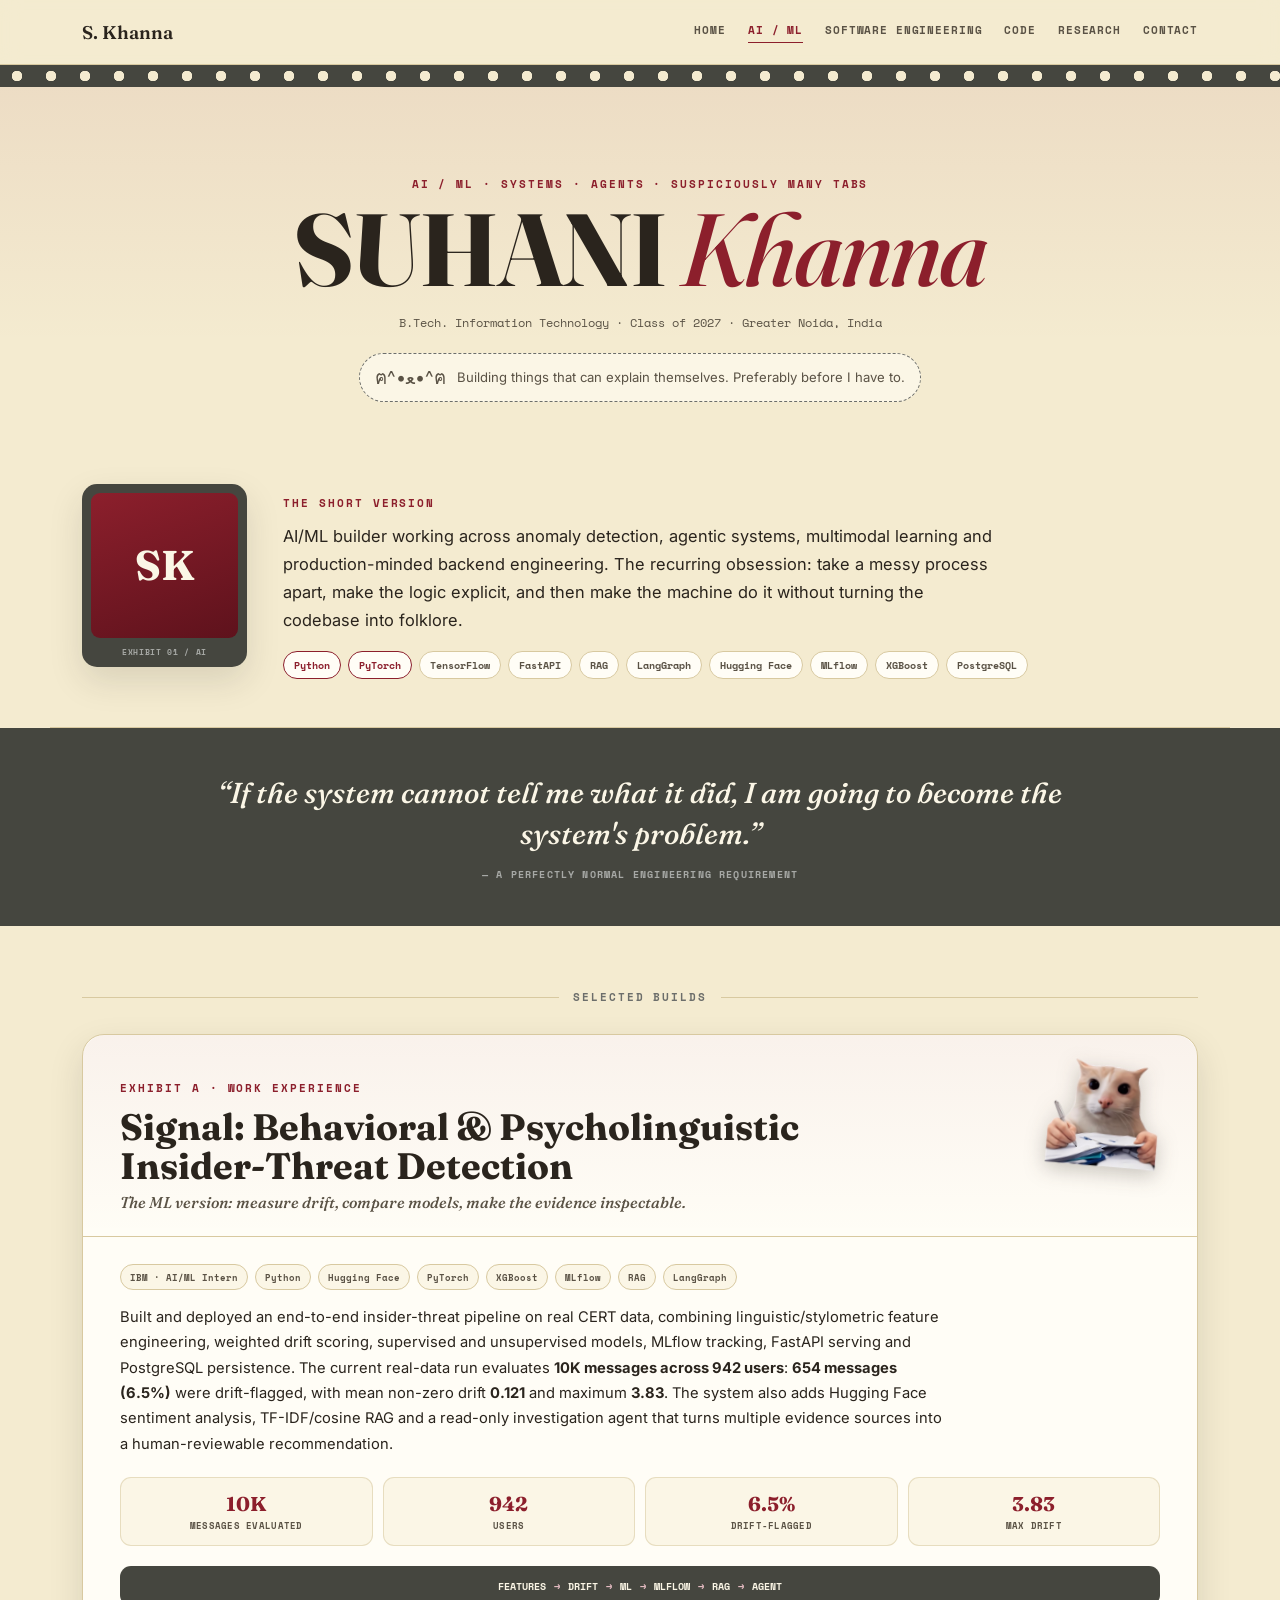
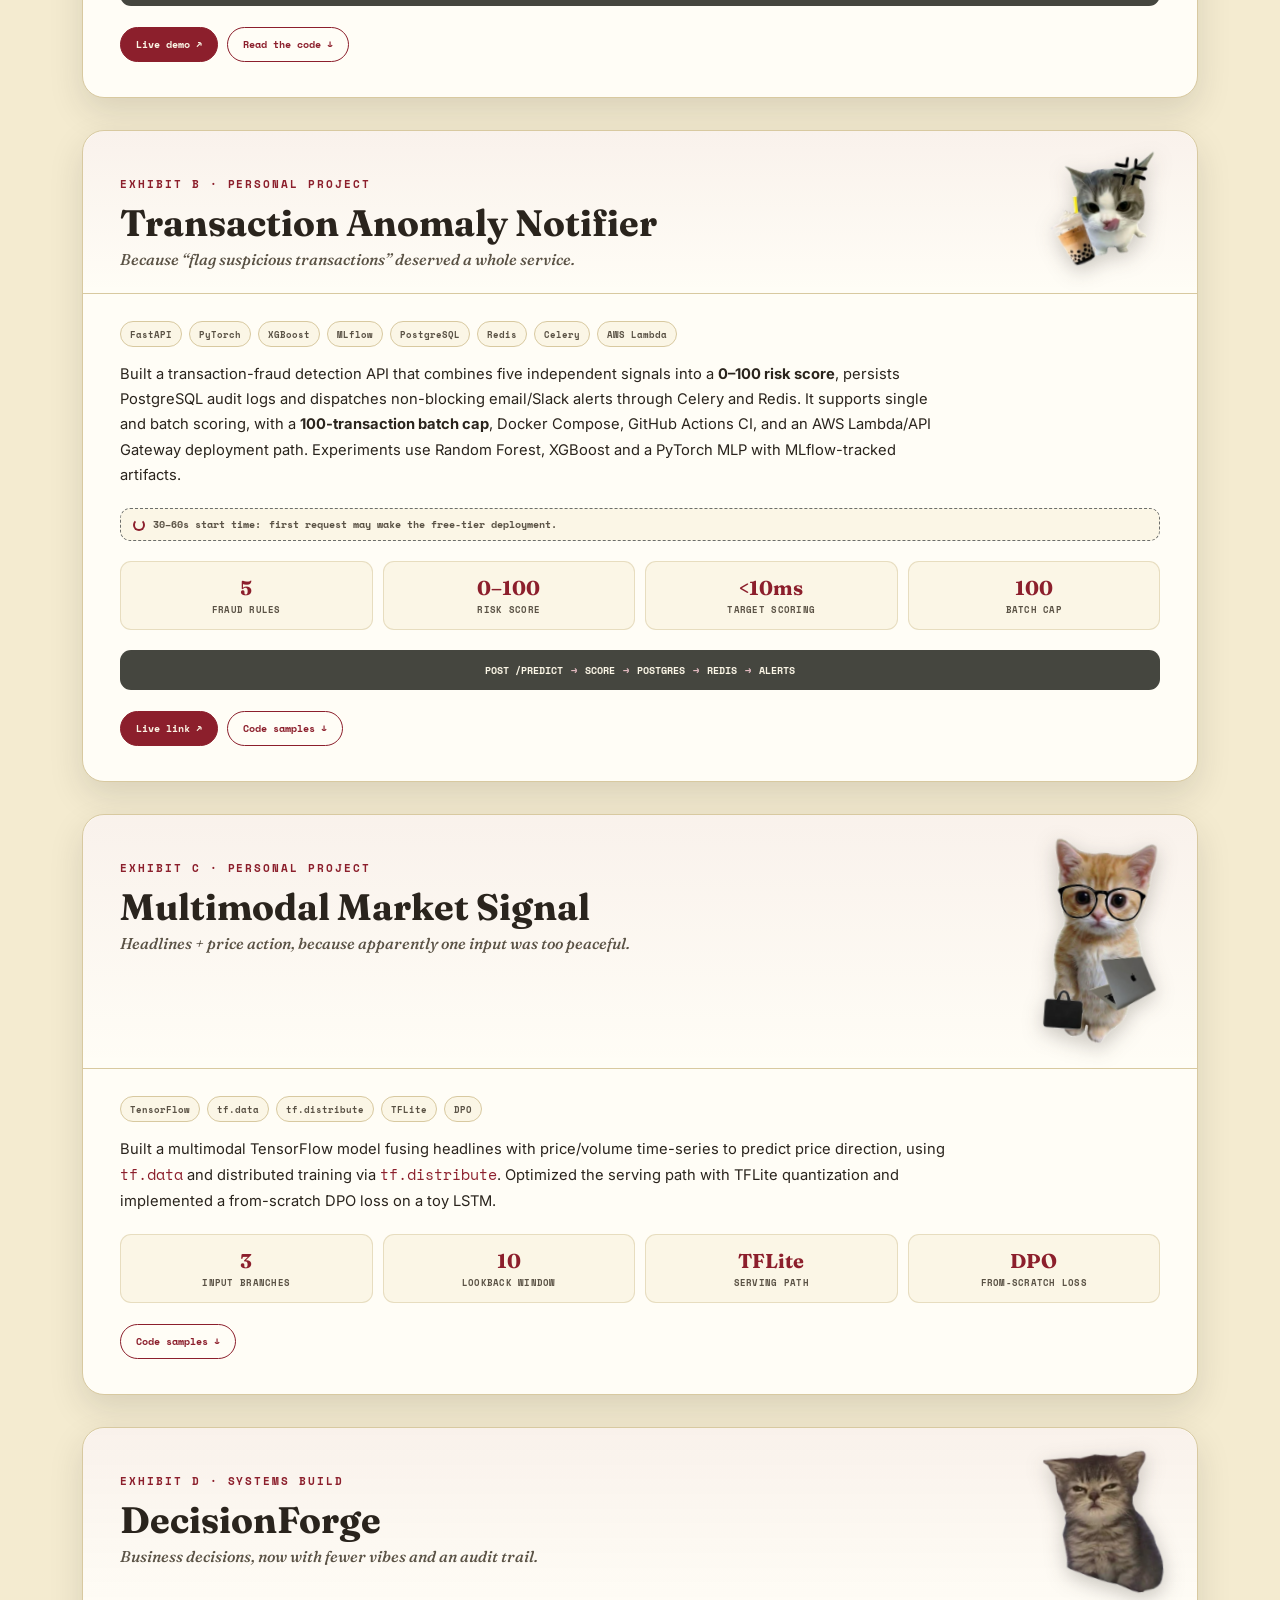
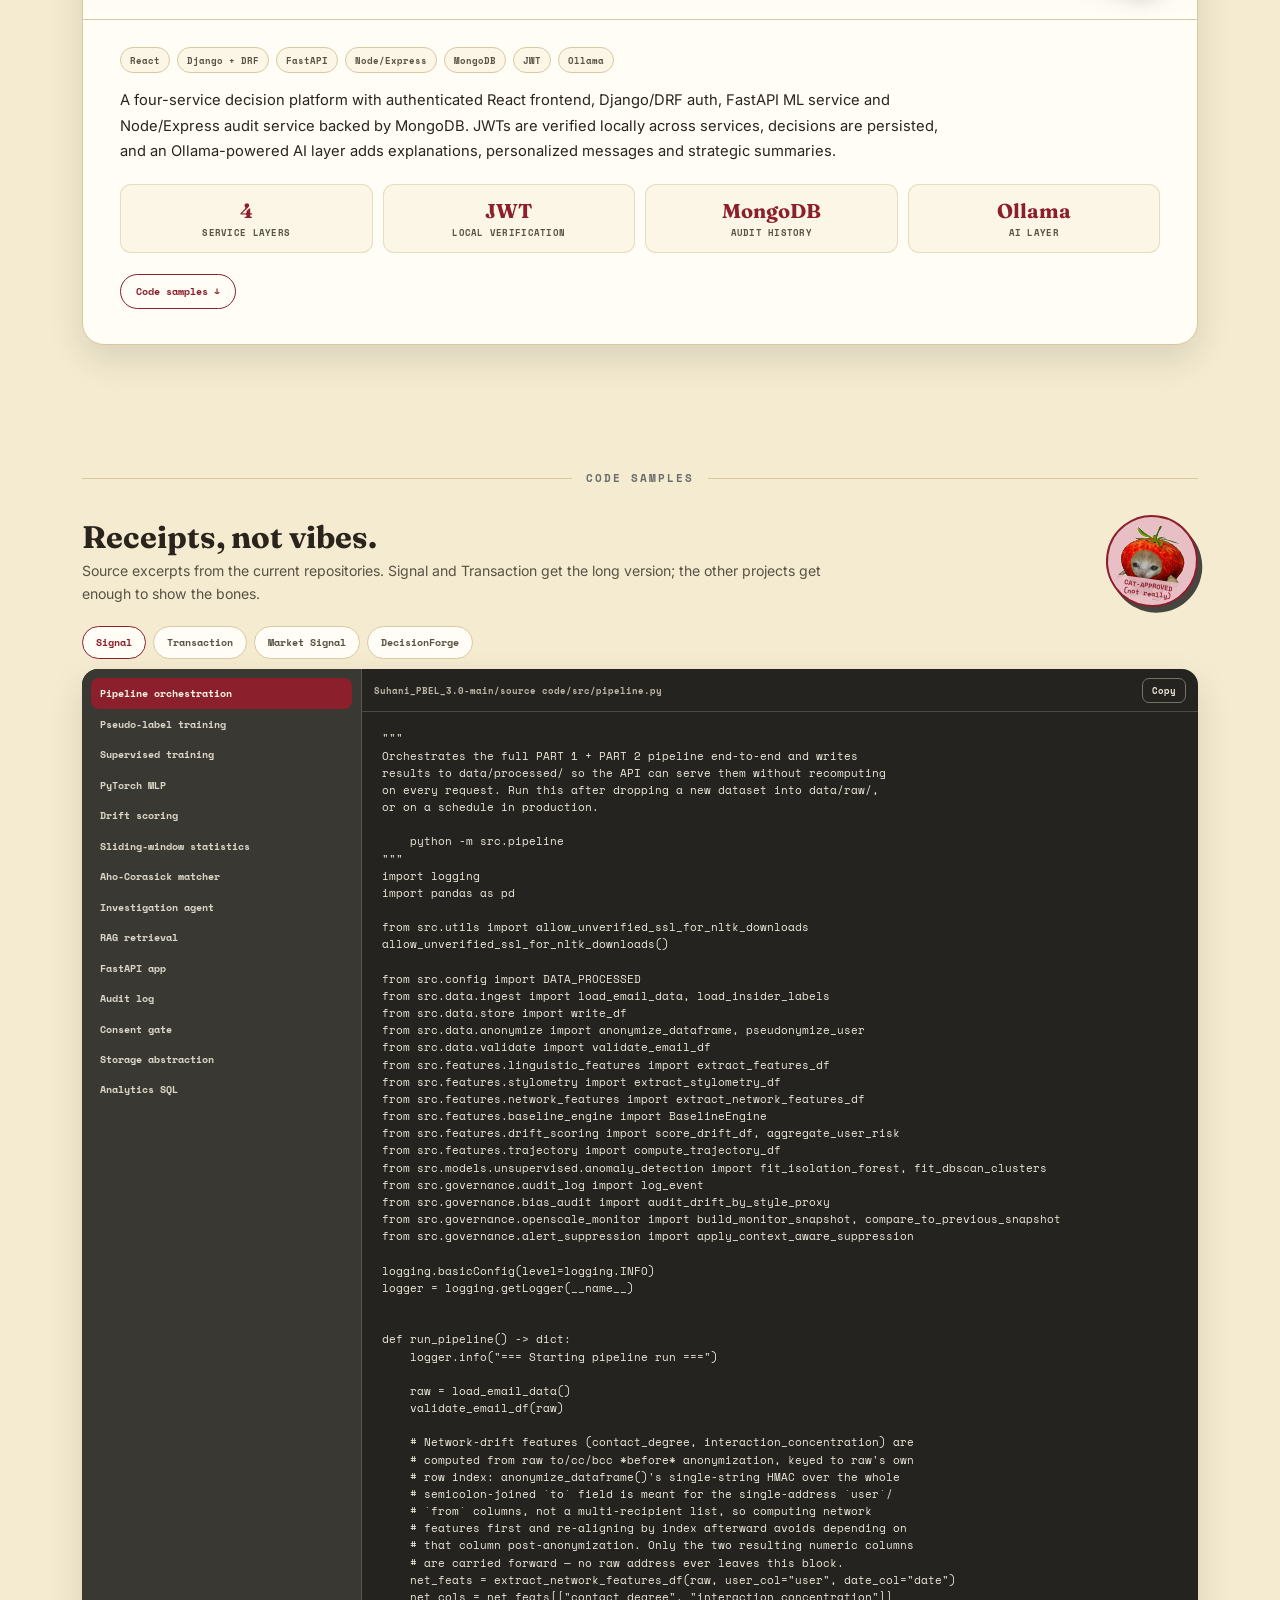
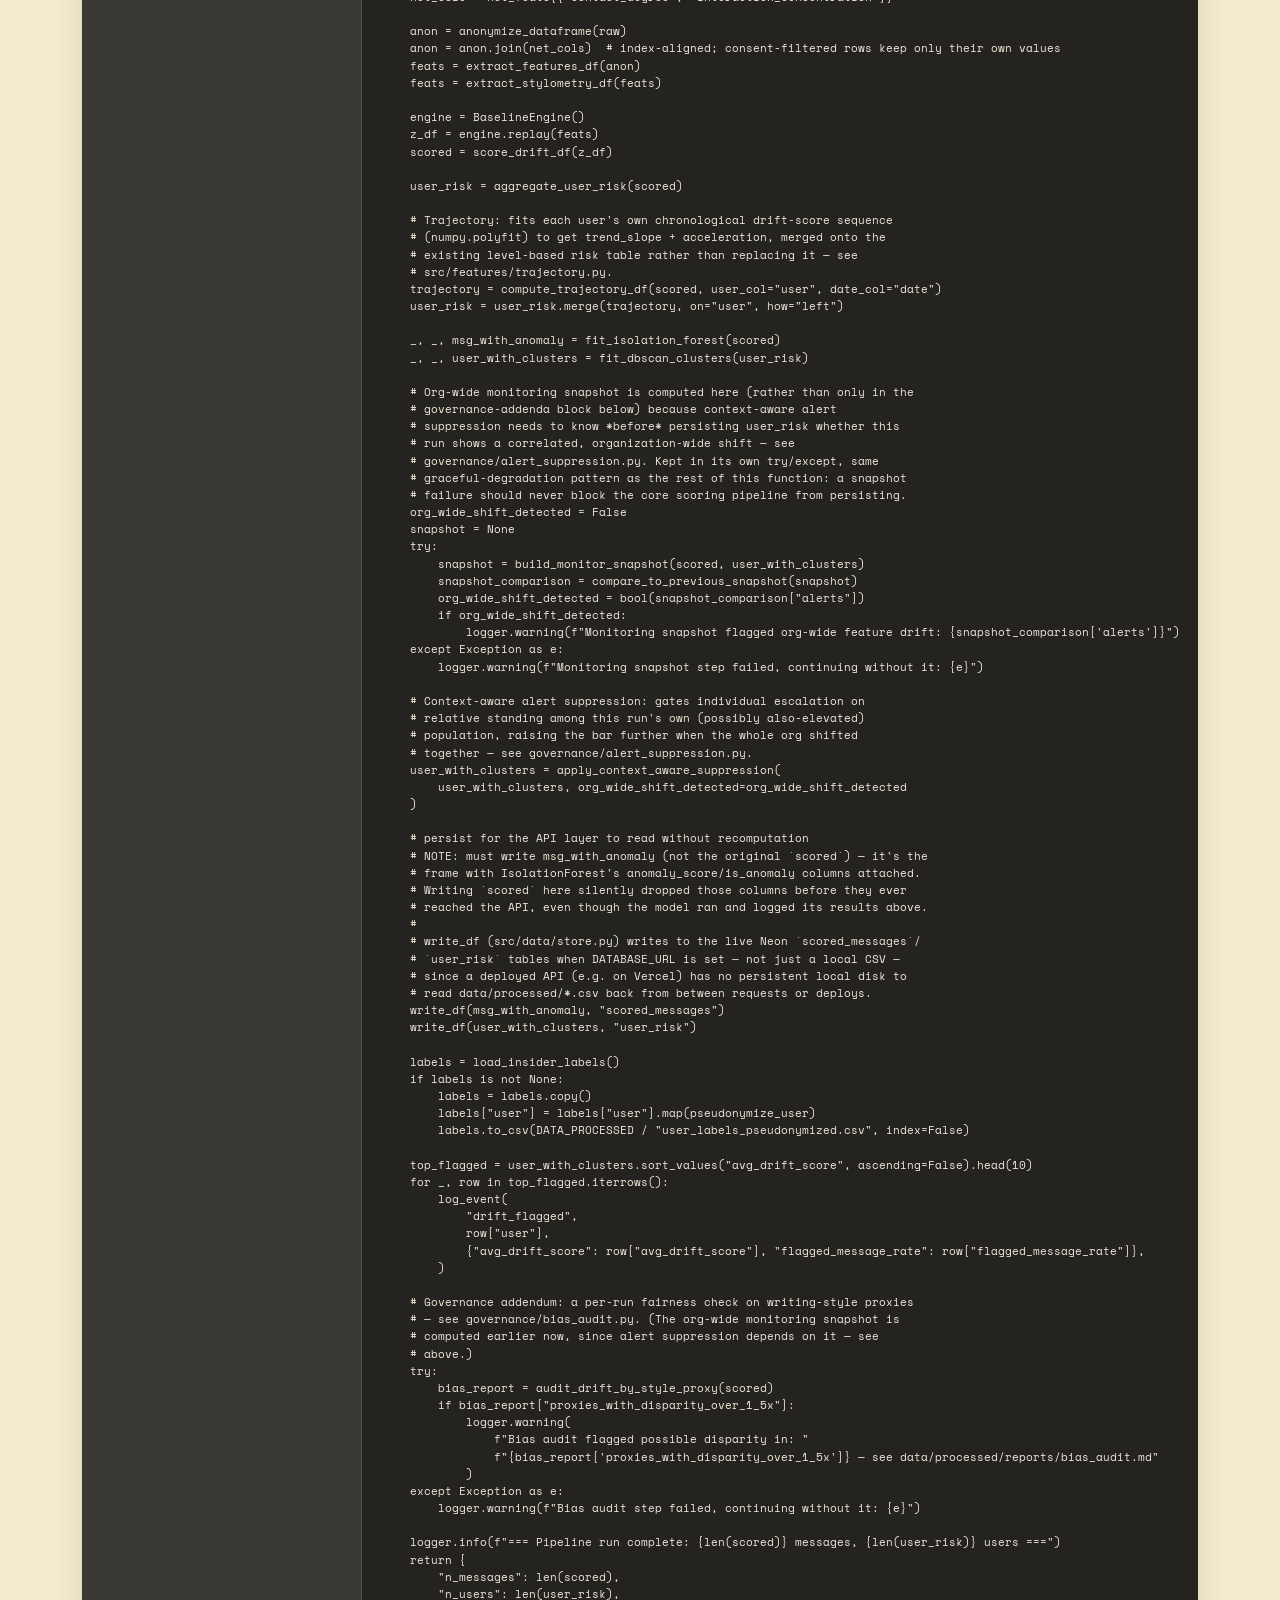
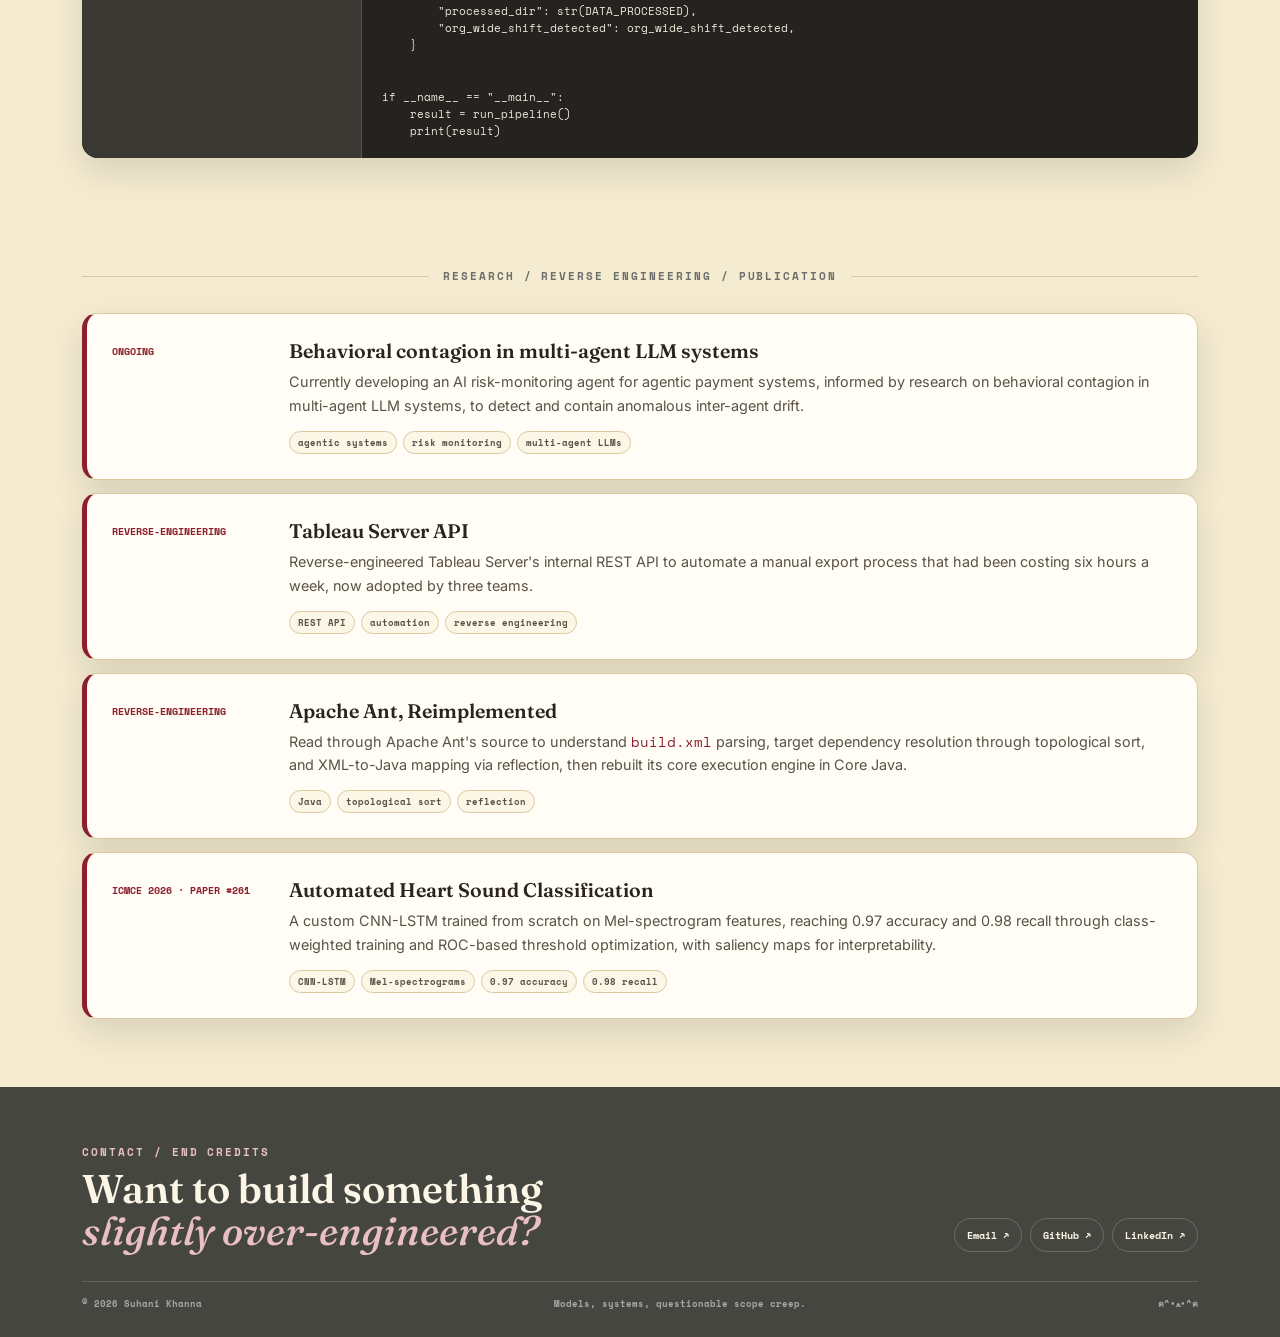
==== ai-ml.html @ 63110145 "Add files via upload" ====
<!doctype html><html lang="en"><head><meta charset="utf-8"><meta name="viewport" content="width=device-width,initial-scale=1"><title>Suhani Khanna — AI / ML</title><link rel="preconnect" href="https://fonts.googleapis.com"><link rel="preconnect" href="https://fonts.gstatic.com" crossorigin><link href="https://fonts.googleapis.com/css2?family=Fraunces:ital,opsz,wght@0,9..144,300;0,9..144,500;0,9..144,600;0,9..144,700;1,9..144,500&family=Inter:wght@400;500;600;700&family=Space+Mono:wght@400;700&display=swap" rel="stylesheet"><link rel="stylesheet" href="styles.css"></head><body>
<nav><div class="wrap nav-inner"><a class="brand" href="index.html">S. Khanna</a><div class="navlinks"><a href="index.html">Home</a><a class="active" href="ai-ml.html">AI / ML</a><a href="software-engineering.html">Software Engineering</a><a href="#code">Code</a><a href="#research">Research</a><a href="#contact">Contact</a></div></div></nav><div class="filmstrip"></div>
<header class="hero"><div class="wrap"><p class="eyebrow">AI / ML · systems · agents · suspiciously many tabs</p><h1>SUHANI <em>Khanna</em></h1><p class="hero-meta">B.Tech. Information Technology · Class of 2027 · Greater Noida, India</p><div class="hero-note"><span class="cat-mini">ฅ^•ﻌ•^ฅ</span><span>Building things that can explain themselves. Preferably before I have to.</span></div></div></header>
<section class="wrap intro"><div class="id-card"><div class="id-screen">SK</div><div class="id-label">EXHIBIT 01 / AI</div></div><div><p class="label">The short version</p><p class="intro-copy">AI/ML builder working across anomaly detection, agentic systems, multimodal learning and production-minded backend engineering. The recurring obsession: take a messy process apart, make the logic explicit, and then make the machine do it without turning the codebase into folklore.</p><div class="chips"><span class="chip strong">Python</span><span class="chip strong">PyTorch</span><span class="chip">TensorFlow</span><span class="chip">FastAPI</span><span class="chip">RAG</span><span class="chip">LangGraph</span><span class="chip">Hugging Face</span><span class="chip">MLflow</span><span class="chip">XGBoost</span><span class="chip">PostgreSQL</span></div></div></section>
<div class="quote-band"><div class="wrap"><p>“If the system cannot tell me what it did, I am going to become the system's problem.”</p><span>— a perfectly normal engineering requirement</span></div></div>
<section id="projects" class="wrap section"><p class="section-label">Selected Builds</p>
<article class="project" id="signal"><div class="project-head"><div><p class="kicker">EXHIBIT A · WORK EXPERIENCE</p><h2>Signal: Behavioral &amp; Psycholinguistic Insider-Threat Detection</h2><p class="subheading">The ML version: measure drift, compare models, make the evidence inspectable.</p></div><img class="sticker-img sticker-a" src="sticker0.png" alt="Cat sticker"></div><div class="project-body"><div class="meta"><span>IBM · AI/ML Intern</span><span>Python</span><span>Hugging Face</span><span>PyTorch</span><span>XGBoost</span><span>MLflow</span><span>RAG</span><span>LangGraph</span></div><p class="desc">Built and deployed an end-to-end insider-threat pipeline on real CERT data, combining linguistic/stylometric feature engineering, weighted drift scoring, supervised and unsupervised models, MLflow tracking, FastAPI serving and PostgreSQL persistence. The current real-data run evaluates <strong>10K messages across 942 users</strong>: <strong>654 messages (6.5%)</strong> were drift-flagged, with mean non-zero drift <strong>0.121</strong> and maximum <strong>3.83</strong>. The system also adds Hugging Face sentiment analysis, TF-IDF/cosine RAG and a read-only investigation agent that turns multiple evidence sources into a human-reviewable recommendation.</p><div class="stat-grid"><div><b>10K</b><span>messages evaluated</span></div><div><b>942</b><span>users</span></div><div><b>6.5%</b><span>drift-flagged</span></div><div><b>3.83</b><span>max drift</span></div></div><div class="architecture"><span>features</span><i>→</i><span>drift</span><i>→</i><span>ML</span><i>→</i><span>MLflow</span><i>→</i><span>RAG</span><i>→</i><span>agent</span></div><div class="links"><a class="btn filled" href="https://suhani-pbel-3-0-ffz4.vercel.app/" target="_blank">Live demo ↗</a><a class="btn" href="#code" data-code-project="signal">Read the code ↓</a></div></div></article>
<article class="project" id="transaction"><div class="project-head"><div><p class="kicker">EXHIBIT B · PERSONAL PROJECT</p><h2>Transaction Anomaly Notifier</h2><p class="subheading">Because “flag suspicious transactions” deserved a whole service.</p></div><img class="sticker-img sticker-b" src="sticker1.png" alt="Cat sticker"></div><div class="project-body"><div class="meta"><span>FastAPI</span><span>PyTorch</span><span>XGBoost</span><span>MLflow</span><span>PostgreSQL</span><span>Redis</span><span>Celery</span><span>AWS Lambda</span></div><p class="desc">Built a transaction-fraud detection API that combines five independent signals into a <strong>0–100 risk score</strong>, persists PostgreSQL audit logs and dispatches non-blocking email/Slack alerts through Celery and Redis. It supports single and batch scoring, with a <strong>100-transaction batch cap</strong>, Docker Compose, GitHub Actions CI, and an AWS Lambda/API Gateway deployment path. Experiments use Random Forest, XGBoost and a PyTorch MLP with MLflow-tracked artifacts.</p><div class="coldstart"><span class="spinner"></span><b>30–60s start time:</b> first request may wake the free-tier deployment.</div><div class="stat-grid"><div><b>5</b><span>fraud rules</span></div><div><b>0–100</b><span>risk score</span></div><div><b>&lt;10ms</b><span>target scoring</span></div><div><b>100</b><span>batch cap</span></div></div><div class="architecture"><span>POST /predict</span><i>→</i><span>score</span><i>→</i><span>Postgres</span><i>→</i><span>Redis</span><i>→</i><span>alerts</span></div><div class="links"><a class="btn filled" href="https://suhani-pbel-3-0-ffz4.vercel.app/" target="_blank">Live link ↗</a><a class="btn" href="#code" data-code-project="transaction">Code samples ↓</a></div></div></article>
<article class="project" id="market"><div class="project-head"><div><p class="kicker">EXHIBIT C · PERSONAL PROJECT</p><h2>Multimodal Market Signal</h2><p class="subheading">Headlines + price action, because apparently one input was too peaceful.</p></div><img class="sticker-img sticker-c" src="sticker2.png" alt="Cat sticker"></div><div class="project-body"><div class="meta"><span>TensorFlow</span><span>tf.data</span><span>tf.distribute</span><span>TFLite</span><span>DPO</span></div><p class="desc">Built a multimodal TensorFlow model fusing headlines with price/volume time-series to predict price direction, using <code>tf.data</code> and distributed training via <code>tf.distribute</code>. Optimized the serving path with TFLite quantization and implemented a from-scratch DPO loss on a toy LSTM.</p><div class="stat-grid"><div><b>3</b><span>input branches</span></div><div><b>10</b><span>lookback window</span></div><div><b>TFLite</b><span>serving path</span></div><div><b>DPO</b><span>from-scratch loss</span></div></div><div class="links"><a class="btn" href="#code" data-code-project="market">Code samples ↓</a></div></div></article>
<article class="project" id="decisionforge"><div class="project-head"><div><p class="kicker">EXHIBIT D · SYSTEMS BUILD</p><h2>DecisionForge</h2><p class="subheading">Business decisions, now with fewer vibes and an audit trail.</p></div><img class="sticker-img sticker-d" src="sticker3.png" alt="Cat sticker"></div><div class="project-body"><div class="meta"><span>React</span><span>Django + DRF</span><span>FastAPI</span><span>Node/Express</span><span>MongoDB</span><span>JWT</span><span>Ollama</span></div><p class="desc">A four-service decision platform with authenticated React frontend, Django/DRF auth, FastAPI ML service and Node/Express audit service backed by MongoDB. JWTs are verified locally across services, decisions are persisted, and an Ollama-powered AI layer adds explanations, personalized messages and strategic summaries.</p><div class="stat-grid"><div><b>4</b><span>service layers</span></div><div><b>JWT</b><span>local verification</span></div><div><b>MongoDB</b><span>audit history</span></div><div><b>Ollama</b><span>AI layer</span></div></div><div class="links"><a class="btn" href="#code" data-code-project="decision">Code samples ↓</a></div></div></article></section>
<section id="code" class="wrap section code-section"><p class="section-label">Code Samples</p><div class="code-intro"><div><h2>Receipts, not vibes.</h2><p>Source excerpts from the current repositories. Signal and Transaction get the long version; the other projects get enough to show the bones.</p></div><div class="cat-stamp"><img src="sticker4.png" alt="Cat sticker"><small>CAT-APPROVED<br>(not really)</small></div></div><div class="code-tabs" role="tablist"><button class="code-tab active" data-tab="signal">Signal</button><button class="code-tab" data-tab="transaction">Transaction</button><button class="code-tab" data-tab="market">Market Signal</button><button class="code-tab" data-tab="decision">DecisionForge</button></div><div id="code-viewer" class="code-viewer"><aside id="file-list" class="file-list"></aside><div class="code-pane"><div class="code-toolbar"><span id="code-path"></span><button id="copy-code">Copy</button></div><pre><code id="code-content"></code></pre></div></div></section>
<section id="research" class="wrap section"><p class="section-label">Research / Reverse Engineering / Publication</p><div class="research-card"><div class="research-date">ONGOING</div><div><h2>Behavioral contagion in multi-agent LLM systems</h2><p>Currently developing an AI risk-monitoring agent for agentic payment systems, informed by research on behavioral contagion in multi-agent LLM systems, to detect and contain anomalous inter-agent drift.</p><div class="research-tags"><span>agentic systems</span><span>risk monitoring</span><span>multi-agent LLMs</span></div></div></div><div class="research-card"><div class="research-date">REVERSE-ENGINEERING</div><div><h2>Tableau Server API</h2><p>Reverse-engineered Tableau Server's internal REST API to automate a manual export process that had been costing six hours a week, now adopted by three teams.</p><div class="research-tags"><span>REST API</span><span>automation</span><span>reverse engineering</span></div></div></div><div class="research-card"><div class="research-date">REVERSE-ENGINEERING</div><div><h2>Apache Ant, Reimplemented</h2><p>Read through Apache Ant's source to understand <code>build.xml</code> parsing, target dependency resolution through topological sort, and XML-to-Java mapping via reflection, then rebuilt its core execution engine in Core Java.</p><div class="research-tags"><span>Java</span><span>topological sort</span><span>reflection</span></div></div></div><div class="research-card"><div class="research-date">ICMCE 2026 · PAPER #261</div><div><h2>Automated Heart Sound Classification</h2><p>A custom CNN-LSTM trained from scratch on Mel-spectrogram features, reaching 0.97 accuracy and 0.98 recall through class-weighted training and ROC-based threshold optimization, with saliency maps for interpretability.</p><div class="research-tags"><span>CNN-LSTM</span><span>Mel-spectrograms</span><span>0.97 accuracy</span><span>0.98 recall</span></div></div></div></section>
<footer id="contact"><div class="wrap"><div class="footer-top"><div><p class="kicker">CONTACT / END CREDITS</p><h2>Want to build something<br><em>slightly over-engineered?</em></h2></div><div class="contact-row"><a href="mailto:suhanikhanna31@gmail.com">Email ↗</a><a href="https://github.com/suhanikhanna31" target="_blank">GitHub ↗</a><a href="https://www.linkedin.com/in/suhaani-khanna/" target="_blank">LinkedIn ↗</a></div></div><div class="footer-strip"><span>© 2026 Suhani Khanna</span><span>Models, systems, questionable scope creep.</span><span>ฅ^•ﻌ•^ฅ</span></div></div></footer>
<script src="code-samples.js"></script><script src="script.js"></script></body></html>
---- styles.css ----
:root{--cream:#F4EBD0;--cream2:#FBF6E6;--paper:#FFFDF6;--ink:#2A241D;--soft:#5A5245;--maroon:#8C1F2C;--dark:#5E121C;--silver:#A7A9A6;--silver-dark:#6C6E6B;--silver-deep:#45463F;--line:#D8C9A0;--blush:#E9BFC6;--shadow:0 14px 34px rgba(42,36,29,.13);--radius:22px}*{box-sizing:border-box}html{scroll-behavior:smooth}body{margin:0;background:var(--cream);color:var(--ink);font-family:Inter,system-ui,sans-serif;-webkit-font-smoothing:antialiased}a{color:inherit}.wrap{max-width:1180px;margin:auto;padding:0 32px}nav{position:sticky;top:0;z-index:50;background:rgba(244,235,208,.92);backdrop-filter:blur(10px);border-bottom:1px solid var(--line)}.nav-inner{height:64px;display:flex;align-items:center;justify-content:space-between}.brand{font:600 1.15rem Fraunces,serif;text-decoration:none}.brand:hover{color:var(--maroon)}.navlinks{display:flex;gap:22px;font:700 .68rem Space Mono,monospace;letter-spacing:.08em;text-transform:uppercase}.navlinks a{text-decoration:none;color:var(--soft);padding-bottom:4px;border-bottom:1px solid transparent}.navlinks a:hover,.navlinks a.active{color:var(--maroon);border-color:var(--maroon)}.filmstrip{height:22px;background:radial-gradient(circle 5px,var(--cream) 5px,transparent 5.5px) 0 50%/34px 100%,var(--silver-deep);background-repeat:repeat-x,no-repeat}.hero{padding:78px 0 42px;text-align:center;background:linear-gradient(180deg,rgba(140,31,44,.07),transparent 72%)}.eyebrow,.kicker,.label,.section-label{font:700 .68rem Space Mono,monospace;letter-spacing:.18em;text-transform:uppercase}.eyebrow,.kicker,.label{color:var(--maroon)}.hero h1{font:700 clamp(3.4rem,8vw,6.5rem)/.9 Fraunces,serif;margin:0;letter-spacing:-.02em}.hero h1 em{font-weight:500;color:var(--maroon)}.hero-meta{font:.76rem Space Mono,monospace;color:var(--soft);margin:18px 0 0}.hero-note{display:inline-flex;align-items:center;gap:11px;margin-top:22px;padding:9px 15px;border:1px dashed var(--silver-dark);background:var(--cream2);border-radius:100px;color:var(--soft);font-size:.82rem}.cat-mini{font-size:1.15rem}.intro{display:grid;grid-template-columns:165px 1fr;gap:36px;align-items:start;padding:40px 32px 48px;border-bottom:1px solid var(--line)}.id-card{background:var(--silver-deep);padding:9px;border-radius:15px;box-shadow:var(--shadow)}.id-screen{height:145px;border-radius:9px;background:linear-gradient(160deg,var(--maroon),var(--dark));display:flex;align-items:center;justify-content:center;color:var(--cream2);font:700 2.6rem Fraunces,serif}.id-label{text-align:center;color:var(--silver);font:700 .5rem Space Mono,monospace;letter-spacing:.08em;padding-top:8px}.intro-copy{font:1.03rem/1.7 Inter,sans-serif;max-width:72ch;margin:5px 0 17px}.chips{display:flex;flex-wrap:wrap;gap:7px}.chip{padding:6px 10px;border-radius:100px;border:1px solid var(--line);background:var(--paper);color:var(--soft);font:700 .6rem Space Mono,monospace}.chip.strong{border-color:var(--maroon);color:var(--maroon)}.quote-band{background:var(--silver-deep);color:var(--cream2);padding:44px 0;margin:0 0 8px;text-align:center}.quote-band p{font:italic 500 clamp(1.25rem,2.5vw,1.8rem)/1.45 Fraunces,serif;max-width:850px;margin:auto}.quote-band span{display:block;margin-top:12px;color:var(--silver);font:700 .62rem Space Mono,monospace;letter-spacing:.12em;text-transform:uppercase}.section{padding:55px 32px}.section-label{color:var(--silver-dark);display:flex;align-items:center;gap:14px;margin:0 0 29px}.section-label:before,.section-label:after{content:"";height:1px;background:var(--line);flex:1}.project{background:var(--paper);border:1px solid var(--line);border-radius:var(--radius);box-shadow:var(--shadow);margin-bottom:32px;overflow:visible;position:relative}.project-head{padding:34px 37px 24px;border-bottom:1px solid var(--line);background:linear-gradient(180deg,rgba(140,31,44,.05),transparent);border-radius:var(--radius) var(--radius) 0 0;display:flex;justify-content:space-between;gap:28px;position:relative}.project-head h2{font:700 clamp(1.65rem,3vw,2.3rem)/1.06 Fraunces,serif;margin:0 0 8px;max-width:830px}.subheading{font:italic 500 .98rem Fraunces,serif;color:var(--soft);margin:0}.sticker-img{flex:0 0 auto;align-self:flex-start;position:relative;width:112px;height:auto;object-fit:contain;filter:drop-shadow(0 6px 10px rgba(42,36,29,.25));z-index:5;pointer-events:none;margin-top:-9px}.sticker-a{transform:rotate(5deg)}.sticker-b{transform:rotate(-6deg)}.sticker-c{transform:rotate(4deg)}.sticker-d{transform:rotate(-5deg)}.sticker-e{transform:rotate(4deg)}.project-body{padding:27px 37px 35px}.meta{display:flex;flex-wrap:wrap;gap:7px;margin-bottom:15px}.meta span{font:700 .59rem Space Mono,monospace;padding:5px 9px;background:var(--cream2);border:1px solid var(--line);border-radius:100px;color:var(--soft)}.desc{font-size:.92rem;line-height:1.72;max-width:92ch;margin:0 0 20px}.desc code,.deep-card code,.research-card code{font-family:Space Mono,monospace;color:var(--maroon)}.stat-grid{display:grid;grid-template-columns:repeat(4,1fr);gap:10px;margin:20px 0}.stat-grid div{background:var(--cream2);border-radius:11px;padding:13px 9px;text-align:center;border:1px solid rgba(216,201,160,.55)}.stat-grid b{display:block;font:700 1.25rem Fraunces,serif;color:var(--maroon)}.stat-grid span{display:block;color:var(--soft);font:700 .55rem Space Mono,monospace;text-transform:uppercase;letter-spacing:.03em;margin-top:3px}.architecture{display:flex;align-items:center;justify-content:center;gap:8px;flex-wrap:wrap;background:var(--silver-deep);color:var(--cream2);border-radius:11px;padding:13px;font:700 .6rem Space Mono,monospace;text-transform:uppercase}.architecture i{color:var(--blush);font-style:normal}.links{display:flex;gap:9px;flex-wrap:wrap;margin-top:21px}.btn{display:inline-block;padding:9px 15px;border-radius:100px;border:1px solid var(--maroon);color:var(--maroon);font:700 .64rem Space Mono,monospace;text-decoration:none;transition:.18s}.btn:hover{background:var(--maroon);color:var(--cream2)}.btn.filled{background:var(--maroon);color:var(--cream2)}.coldstart{display:flex;align-items:center;gap:8px;padding:8px 12px;border:1px dashed var(--silver-dark);border-radius:10px;background:var(--cream2);font:700 .64rem Space Mono,monospace;color:var(--soft);margin:12px 0 3px}.spinner{width:12px;height:12px;border:2px solid var(--maroon);border-top-color:transparent;border-radius:50%}.code-section{padding-top:38px}.code-intro{display:flex;justify-content:space-between;gap:26px;align-items:center;margin-bottom:19px}.code-intro h2{font:700 1.95rem Fraunces,serif;margin:0 0 4px}.code-intro p{max-width:790px;color:var(--soft);font-size:.88rem;line-height:1.6;margin:0}.cat-stamp{width:92px;height:92px;border:2px solid var(--maroon);background:var(--blush);border-radius:50%;display:flex;align-items:center;justify-content:center;text-align:center;font-size:1.5rem;line-height:1;transform:rotate(8deg);box-shadow:5px 5px 0 var(--silver-deep);overflow:hidden;position:relative}.cat-stamp img{width:76px;height:76px;object-fit:contain;display:block;margin:0 auto -2px}.cat-stamp small{font:700 .42rem/1.2 Space Mono,monospace;color:var(--maroon);position:absolute;bottom:6px;left:0;right:0;background:rgba(233,191,198,.9);padding:2px 0}.code-tabs{display:flex;gap:7px;flex-wrap:wrap;margin-bottom:10px}.code-tab{cursor:pointer;border:1px solid var(--line);background:var(--paper);color:var(--soft);border-radius:100px;padding:8px 13px;font:700 .64rem Space Mono,monospace}.code-tab.active,.code-tab:hover{border-color:var(--maroon);color:var(--maroon)}.code-viewer{display:grid;grid-template-columns:280px 1fr;min-height:545px;border-radius:16px;overflow:hidden;background:#25231f;box-shadow:var(--shadow)}.file-list{background:#3a3833;border-right:1px solid #5a564e;padding:9px}.file-btn{width:100%;display:block;text-align:left;background:transparent;color:#ddd7c9;border:0;border-radius:8px;padding:9px;font:700 .6rem/1.3 Space Mono,monospace;cursor:pointer}.file-btn:hover,.file-btn.active{background:var(--maroon);color:var(--cream2)}.code-pane{min-width:0;display:flex;flex-direction:column}.code-toolbar{height:43px;display:flex;align-items:center;justify-content:space-between;padding:0 12px;border-bottom:1px solid #4d4a44;color:#bdb6a8;font:700 .58rem Space Mono,monospace}.code-toolbar button{border:1px solid #777167;background:transparent;color:#eee8da;border-radius:7px;padding:5px 9px;font:700 .58rem Space Mono,monospace;cursor:pointer}.code-toolbar button:hover{border-color:var(--blush)}pre{margin:0;overflow:auto;padding:18px 20px;flex:1}pre code{font:500 .68rem/1.58 Space Mono,monospace;color:#eee8da;white-space:pre}.research-card{display:grid;grid-template-columns:150px 1fr;gap:27px;padding:25px;background:var(--paper);border:1px solid var(--line);border-left:5px solid var(--maroon);border-radius:15px;box-shadow:var(--shadow);margin-bottom:13px}.research-date{font:700 .61rem Space Mono,monospace;color:var(--maroon);padding-top:5px}.research-card h2{font:600 1.23rem Fraunces,serif;margin:0 0 7px}.research-card p{font-size:.9rem;line-height:1.65;color:var(--soft);margin:0}.research-tags{display:flex;flex-wrap:wrap;gap:6px;margin-top:13px}.research-tags span{padding:4px 8px;border-radius:100px;background:var(--cream2);border:1px solid var(--line);font:700 .55rem Space Mono,monospace;color:var(--soft)}.about-grid{display:grid;grid-template-columns:1.1fr .9fr;gap:43px}.about p{font-size:.92rem;line-height:1.7;color:var(--soft)}.edu-box{background:var(--paper);border:1px solid var(--line);border-radius:15px;padding:18px}.edu-box div{padding:12px 0;border-bottom:1px solid var(--line)}.edu-box div:last-child{border-bottom:0}.edu-box b{display:block;color:var(--maroon);font:700 .61rem Space Mono,monospace;text-transform:uppercase;margin-bottom:4px}.edu-box span{font-size:.8rem;color:var(--soft)}footer{background:var(--silver-deep);color:var(--cream2);padding:47px 0 26px}.footer-top{display:flex;justify-content:space-between;align-items:flex-end;gap:27px}.footer-top h2{font:600 clamp(1.8rem,4vw,2.5rem)/1.05 Fraunces,serif;margin:0}.footer-top h2 em{color:var(--blush);font-weight:500}.footer-top .kicker{color:var(--blush);margin-bottom:8px}.contact-row{display:flex;flex-wrap:wrap;gap:8px}.contact-row a{border:1px solid rgba(255,255,255,.2);border-radius:100px;padding:9px 12px;text-decoration:none;font:700 .6rem Space Mono,monospace}.contact-row a:hover{background:var(--maroon);border-color:var(--maroon)}.footer-strip{display:flex;justify-content:space-between;gap:12px;flex-wrap:wrap;border-top:1px solid rgba(255,255,255,.16);margin-top:29px;padding-top:15px;color:var(--silver);font:700 .56rem Space Mono,monospace}.role-grid{display:grid;grid-template-columns:repeat(2,1fr);gap:22px;max-width:1040px;margin:24px auto 0}.role-card{display:block;text-decoration:none;background:var(--paper);border:1px solid var(--line);border-radius:24px;box-shadow:var(--shadow);padding:32px;min-height:290px;position:relative;overflow:hidden;transition:.2s}.role-card:hover{transform:translateY(-4px);border-color:var(--maroon);box-shadow:0 18px 40px rgba(42,36,29,.17)}.role-card h2{font:700 2rem Fraunces,serif;margin:4px 0 8px}.role-card p{color:var(--soft);font-size:.92rem;line-height:1.65;max-width:44ch}.role-card .role-arrow{position:absolute;right:25px;bottom:20px;font:700 1.1rem Space Mono,monospace;color:var(--maroon)}.role-card .role-label{font:700 .62rem Space Mono,monospace;color:var(--maroon);letter-spacing:.14em;text-transform:uppercase}.role-card .role-sticker{position:absolute;right:25px;top:20px;width:110px;max-height:130px;object-fit:contain}.landing{padding-bottom:80px}.landing-hero{padding-top:72px;padding-bottom:28px}.landing h1{font-size:clamp(3.2rem,8vw,6.4rem)}.cert-stat{display:flex;justify-content:center;align-items:baseline;gap:9px;margin:18px 0 0}.cert-stat strong{font:700 2.15rem Fraunces,serif;color:var(--maroon)}.cert-stat span{font:700 .66rem Space Mono,monospace;letter-spacing:.12em;text-transform:uppercase;color:var(--soft)}.landing-note{max-width:780px;margin:24px auto 0;font-size:.93rem;line-height:1.7;color:var(--soft)}.portal-bar{background:var(--silver-deep);color:var(--cream2);padding:13px 0}.portal-inner{display:flex;justify-content:space-between;align-items:center;gap:12px}.portal-inner span{font:700 .6rem Space Mono,monospace;letter-spacing:.1em;text-transform:uppercase}.portal-inner a{color:var(--blush);text-decoration:none;font:700 .6rem Space Mono,monospace;text-transform:uppercase}.deep-grid{display:grid;grid-template-columns:repeat(2,1fr);gap:15px}.deep-card{background:var(--paper);border:1px solid var(--line);border-radius:15px;padding:22px;box-shadow:var(--shadow)}.deep-card h3{font:600 1.15rem Fraunces,serif;margin:0 0 6px}.deep-card p{font-size:.87rem;line-height:1.65;color:var(--soft);margin:0}.deep-card .complexity{display:inline-block;margin-top:11px;color:var(--maroon);font:700 .6rem Space Mono,monospace}.timeline{position:relative;padding-left:18px;border-left:2px solid var(--line)}.timeline-item{margin-bottom:21px}.timeline-item:last-child{margin-bottom:0}.timeline-item h3{font:600 1.1rem Fraunces,serif;margin:0 0 4px}.timeline-item p{font-size:.88rem;line-height:1.65;color:var(--soft);margin:0}.muted{color:var(--soft)}
@media(max-width:860px){.navlinks{display:none}.wrap{padding-left:21px;padding-right:21px}.hero{padding-top:56px}.intro{grid-template-columns:1fr}.id-card{width:145px}.project-head{padding:27px 23px 21px}.project-body{padding:22px}.sticker-img{display:none}.stat-grid{grid-template-columns:repeat(2,1fr)}.architecture{justify-content:flex-start}.code-viewer{grid-template-columns:1fr}.file-list{max-height:205px;overflow:auto;border-right:0;border-bottom:1px solid #5a564e}.code-intro{align-items:flex-start}.cat-stamp{flex:0 0 76px;width:76px;height:76px}.research-card{grid-template-columns:1fr;gap:6px}.about-grid,.deep-grid,.role-grid{grid-template-columns:1fr}.footer-top{flex-direction:column;align-items:flex-start}.role-card{min-height:245px}.role-card .role-sticker{display:none}}
@media(max-width:500px){.hero h1{font-size:3.2rem}.stat-grid b{font-size:1.1rem}.project-head h2{font-size:1.55rem}.code-tabs{gap:5px}.code-tab{padding:7px 10px}.deep-card{padding:18px}}
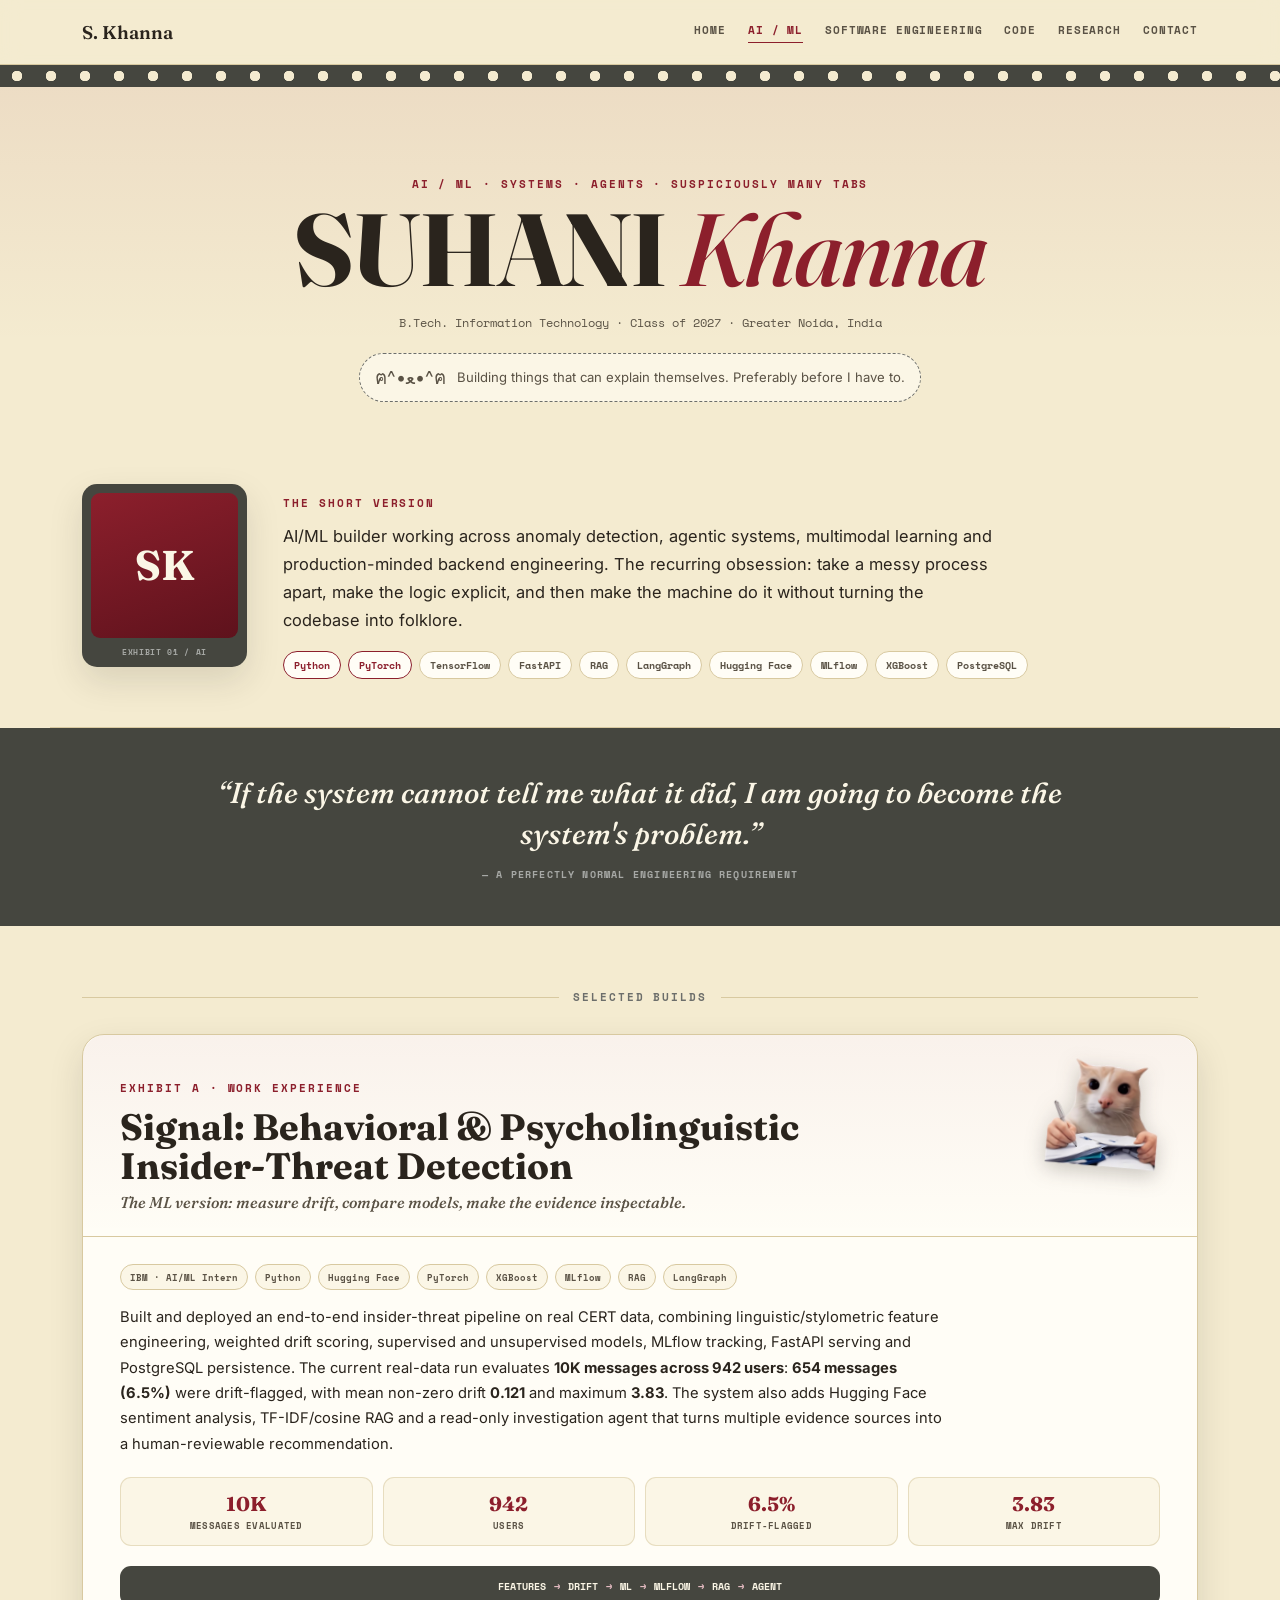
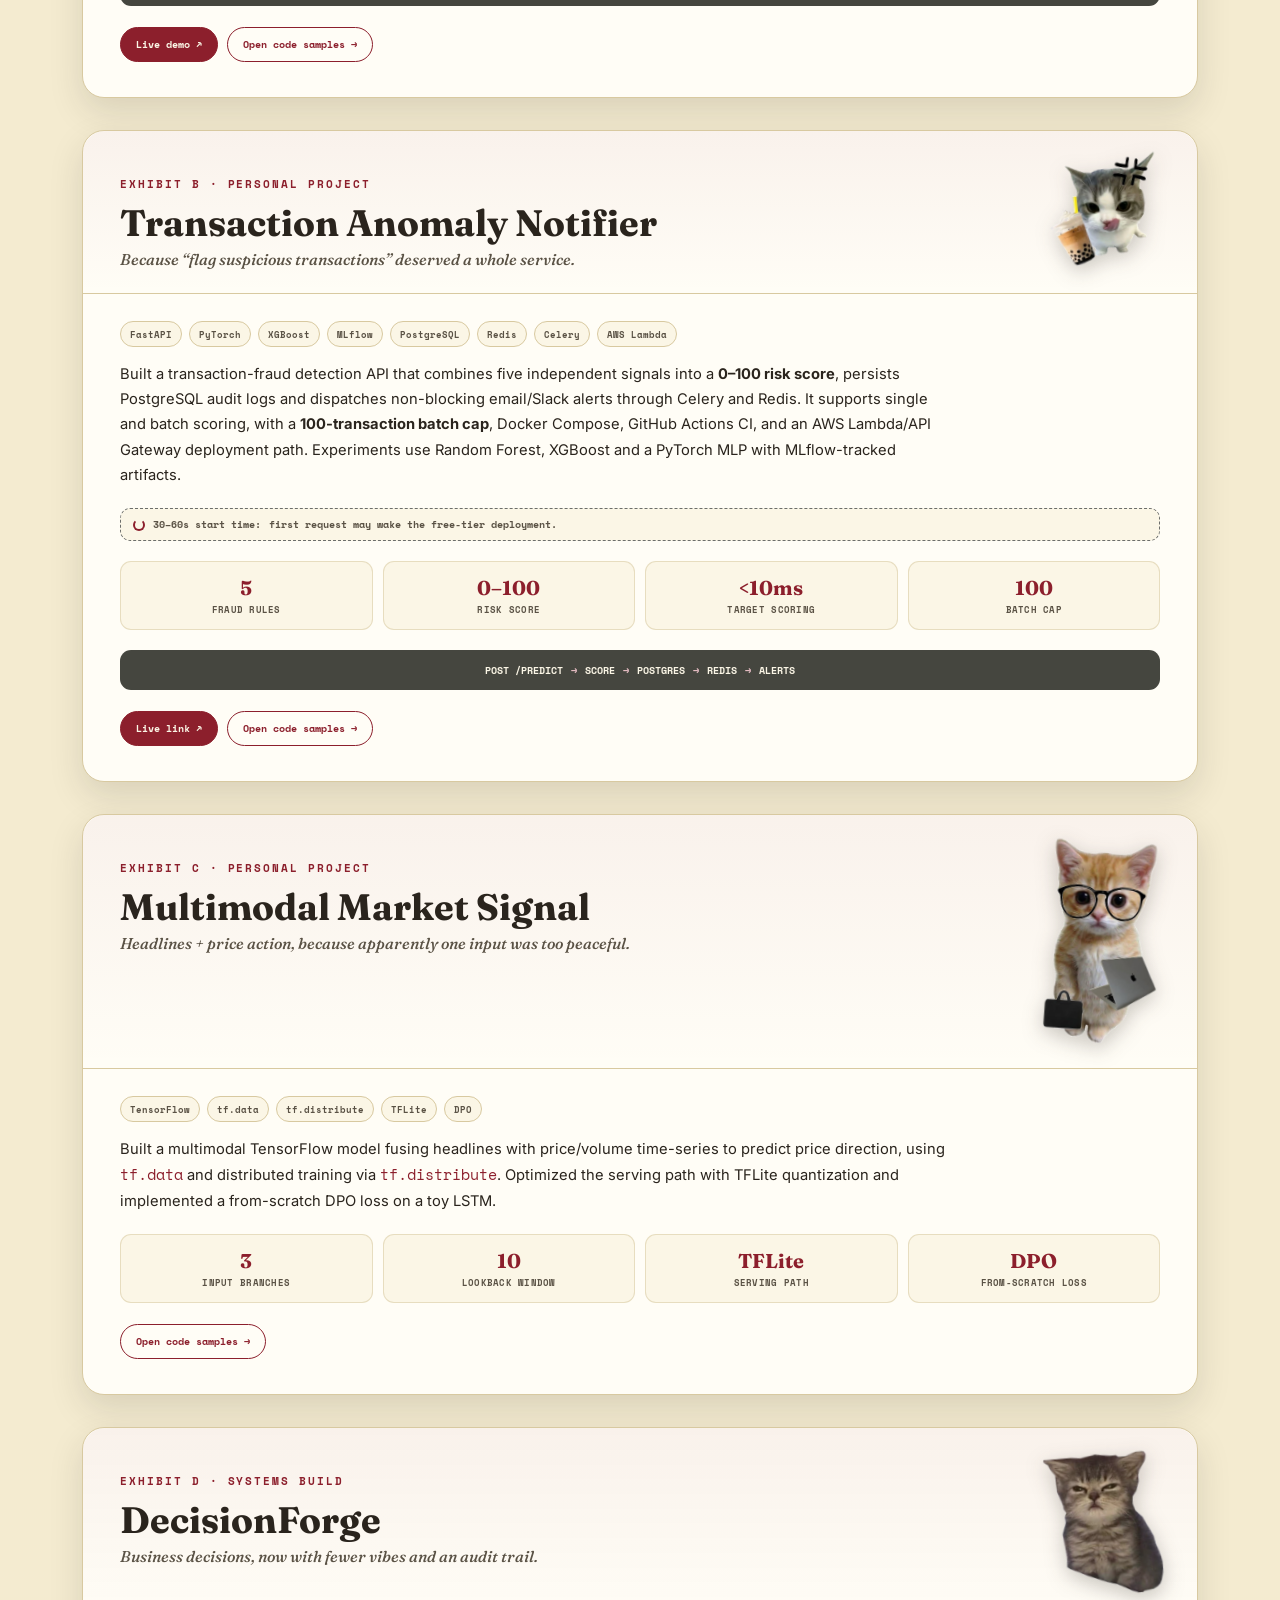
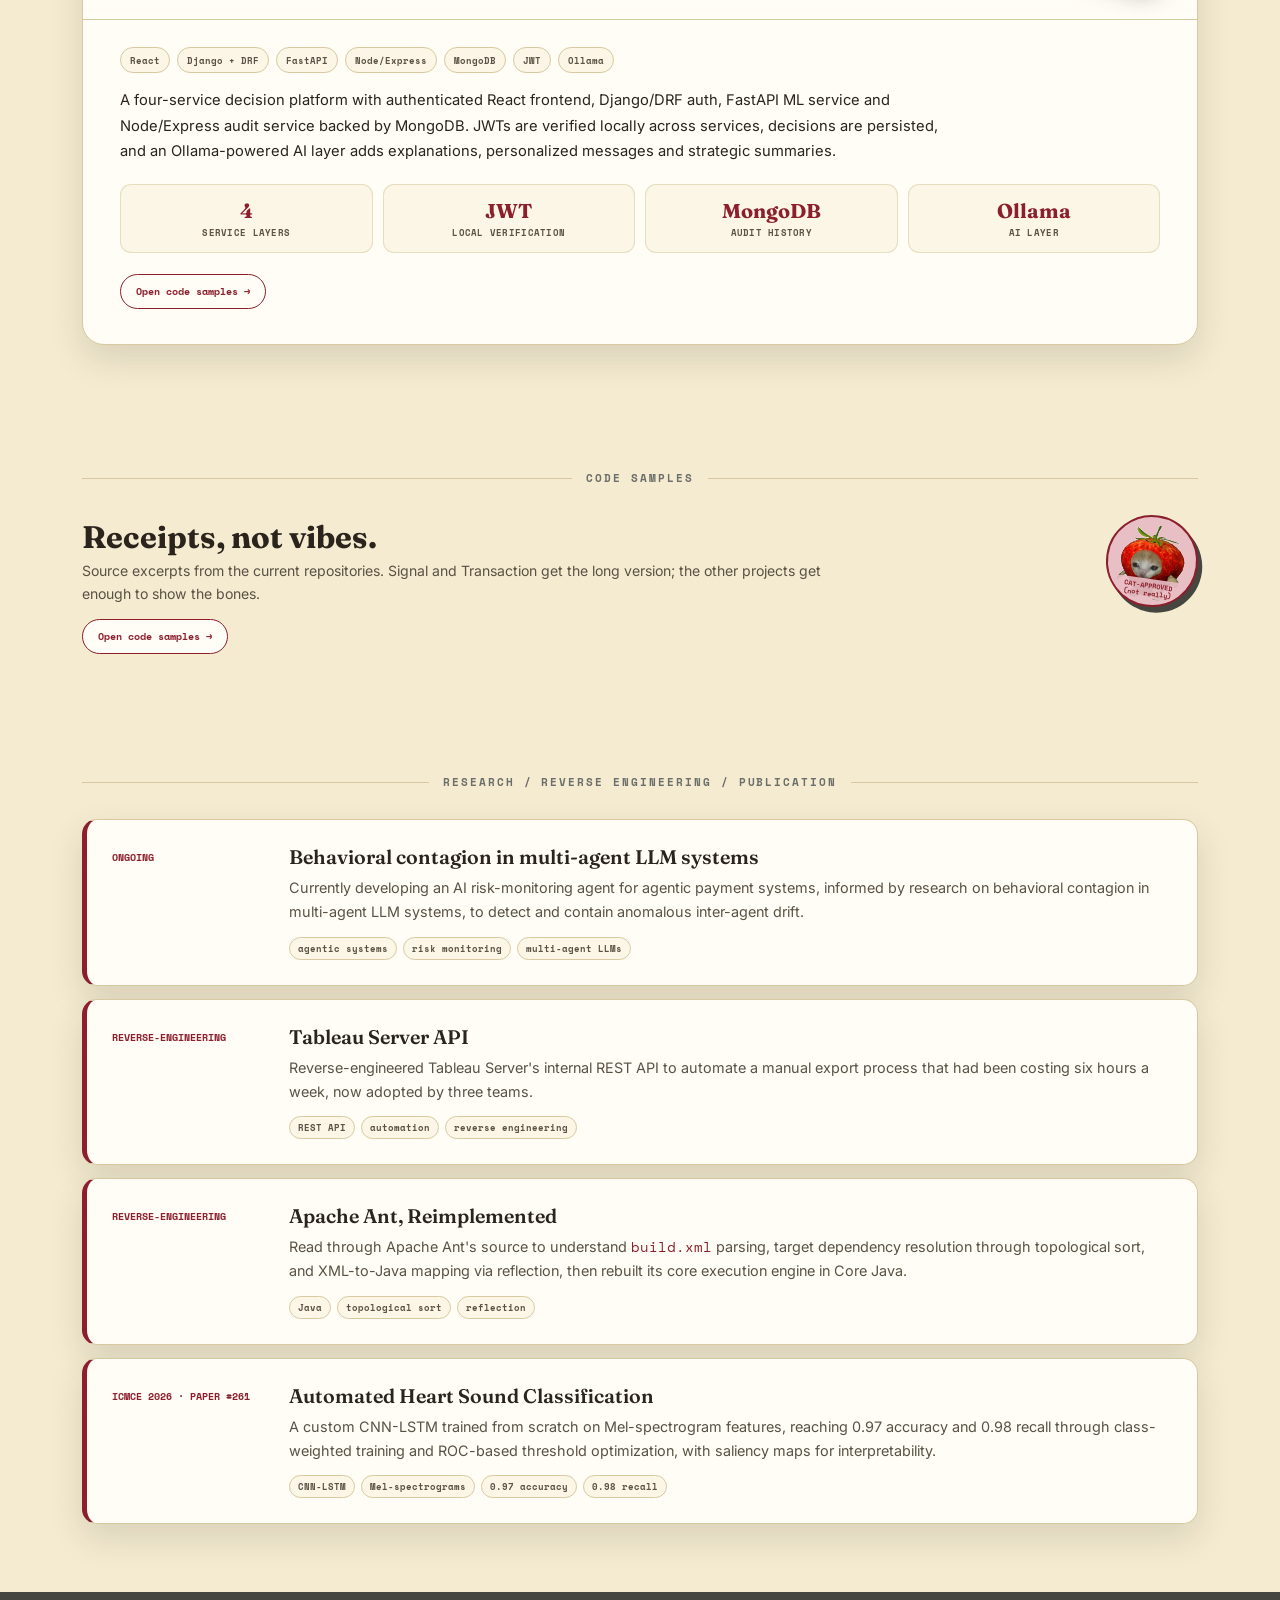
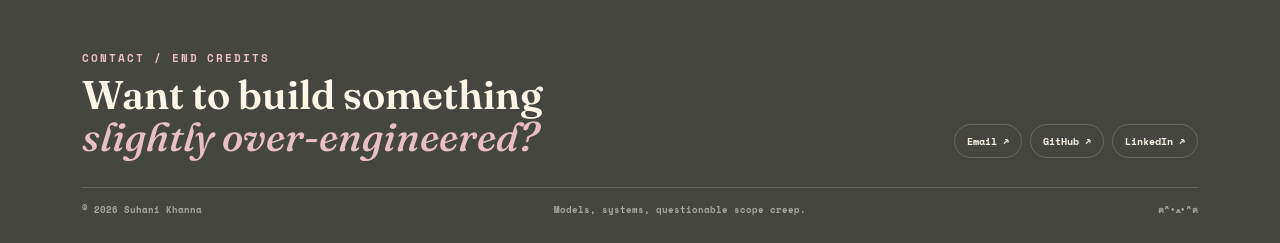
==== commit 746c10c5: "Add files via upload" ====
--- a/ai-ml.html
+++ b/ai-ml.html
@@ -4,11 +4,11 @@
 <section class="wrap intro"><div class="id-card"><div class="id-screen">SK</div><div class="id-label">EXHIBIT 01 / AI</div></div><div><p class="label">The short version</p><p class="intro-copy">AI/ML builder working across anomaly detection, agentic systems, multimodal learning and production-minded backend engineering. The recurring obsession: take a messy process apart, make the logic explicit, and then make the machine do it without turning the codebase into folklore.</p><div class="chips"><span class="chip strong">Python</span><span class="chip strong">PyTorch</span><span class="chip">TensorFlow</span><span class="chip">FastAPI</span><span class="chip">RAG</span><span class="chip">LangGraph</span><span class="chip">Hugging Face</span><span class="chip">MLflow</span><span class="chip">XGBoost</span><span class="chip">PostgreSQL</span></div></div></section>
 <div class="quote-band"><div class="wrap"><p>“If the system cannot tell me what it did, I am going to become the system's problem.”</p><span>— a perfectly normal engineering requirement</span></div></div>
 <section id="projects" class="wrap section"><p class="section-label">Selected Builds</p>
-<article class="project" id="signal"><div class="project-head"><div><p class="kicker">EXHIBIT A · WORK EXPERIENCE</p><h2>Signal: Behavioral &amp; Psycholinguistic Insider-Threat Detection</h2><p class="subheading">The ML version: measure drift, compare models, make the evidence inspectable.</p></div><img class="sticker-img sticker-a" src="sticker0.png" alt="Cat sticker"></div><div class="project-body"><div class="meta"><span>IBM · AI/ML Intern</span><span>Python</span><span>Hugging Face</span><span>PyTorch</span><span>XGBoost</span><span>MLflow</span><span>RAG</span><span>LangGraph</span></div><p class="desc">Built and deployed an end-to-end insider-threat pipeline on real CERT data, combining linguistic/stylometric feature engineering, weighted drift scoring, supervised and unsupervised models, MLflow tracking, FastAPI serving and PostgreSQL persistence. The current real-data run evaluates <strong>10K messages across 942 users</strong>: <strong>654 messages (6.5%)</strong> were drift-flagged, with mean non-zero drift <strong>0.121</strong> and maximum <strong>3.83</strong>. The system also adds Hugging Face sentiment analysis, TF-IDF/cosine RAG and a read-only investigation agent that turns multiple evidence sources into a human-reviewable recommendation.</p><div class="stat-grid"><div><b>10K</b><span>messages evaluated</span></div><div><b>942</b><span>users</span></div><div><b>6.5%</b><span>drift-flagged</span></div><div><b>3.83</b><span>max drift</span></div></div><div class="architecture"><span>features</span><i>→</i><span>drift</span><i>→</i><span>ML</span><i>→</i><span>MLflow</span><i>→</i><span>RAG</span><i>→</i><span>agent</span></div><div class="links"><a class="btn filled" href="https://suhani-pbel-3-0-ffz4.vercel.app/" target="_blank">Live demo ↗</a><a class="btn" href="#code" data-code-project="signal">Read the code ↓</a></div></div></article>
-<article class="project" id="transaction"><div class="project-head"><div><p class="kicker">EXHIBIT B · PERSONAL PROJECT</p><h2>Transaction Anomaly Notifier</h2><p class="subheading">Because “flag suspicious transactions” deserved a whole service.</p></div><img class="sticker-img sticker-b" src="sticker1.png" alt="Cat sticker"></div><div class="project-body"><div class="meta"><span>FastAPI</span><span>PyTorch</span><span>XGBoost</span><span>MLflow</span><span>PostgreSQL</span><span>Redis</span><span>Celery</span><span>AWS Lambda</span></div><p class="desc">Built a transaction-fraud detection API that combines five independent signals into a <strong>0–100 risk score</strong>, persists PostgreSQL audit logs and dispatches non-blocking email/Slack alerts through Celery and Redis. It supports single and batch scoring, with a <strong>100-transaction batch cap</strong>, Docker Compose, GitHub Actions CI, and an AWS Lambda/API Gateway deployment path. Experiments use Random Forest, XGBoost and a PyTorch MLP with MLflow-tracked artifacts.</p><div class="coldstart"><span class="spinner"></span><b>30–60s start time:</b> first request may wake the free-tier deployment.</div><div class="stat-grid"><div><b>5</b><span>fraud rules</span></div><div><b>0–100</b><span>risk score</span></div><div><b>&lt;10ms</b><span>target scoring</span></div><div><b>100</b><span>batch cap</span></div></div><div class="architecture"><span>POST /predict</span><i>→</i><span>score</span><i>→</i><span>Postgres</span><i>→</i><span>Redis</span><i>→</i><span>alerts</span></div><div class="links"><a class="btn filled" href="https://suhani-pbel-3-0-ffz4.vercel.app/" target="_blank">Live link ↗</a><a class="btn" href="#code" data-code-project="transaction">Code samples ↓</a></div></div></article>
-<article class="project" id="market"><div class="project-head"><div><p class="kicker">EXHIBIT C · PERSONAL PROJECT</p><h2>Multimodal Market Signal</h2><p class="subheading">Headlines + price action, because apparently one input was too peaceful.</p></div><img class="sticker-img sticker-c" src="sticker2.png" alt="Cat sticker"></div><div class="project-body"><div class="meta"><span>TensorFlow</span><span>tf.data</span><span>tf.distribute</span><span>TFLite</span><span>DPO</span></div><p class="desc">Built a multimodal TensorFlow model fusing headlines with price/volume time-series to predict price direction, using <code>tf.data</code> and distributed training via <code>tf.distribute</code>. Optimized the serving path with TFLite quantization and implemented a from-scratch DPO loss on a toy LSTM.</p><div class="stat-grid"><div><b>3</b><span>input branches</span></div><div><b>10</b><span>lookback window</span></div><div><b>TFLite</b><span>serving path</span></div><div><b>DPO</b><span>from-scratch loss</span></div></div><div class="links"><a class="btn" href="#code" data-code-project="market">Code samples ↓</a></div></div></article>
-<article class="project" id="decisionforge"><div class="project-head"><div><p class="kicker">EXHIBIT D · SYSTEMS BUILD</p><h2>DecisionForge</h2><p class="subheading">Business decisions, now with fewer vibes and an audit trail.</p></div><img class="sticker-img sticker-d" src="sticker3.png" alt="Cat sticker"></div><div class="project-body"><div class="meta"><span>React</span><span>Django + DRF</span><span>FastAPI</span><span>Node/Express</span><span>MongoDB</span><span>JWT</span><span>Ollama</span></div><p class="desc">A four-service decision platform with authenticated React frontend, Django/DRF auth, FastAPI ML service and Node/Express audit service backed by MongoDB. JWTs are verified locally across services, decisions are persisted, and an Ollama-powered AI layer adds explanations, personalized messages and strategic summaries.</p><div class="stat-grid"><div><b>4</b><span>service layers</span></div><div><b>JWT</b><span>local verification</span></div><div><b>MongoDB</b><span>audit history</span></div><div><b>Ollama</b><span>AI layer</span></div></div><div class="links"><a class="btn" href="#code" data-code-project="decision">Code samples ↓</a></div></div></article></section>
-<section id="code" class="wrap section code-section"><p class="section-label">Code Samples</p><div class="code-intro"><div><h2>Receipts, not vibes.</h2><p>Source excerpts from the current repositories. Signal and Transaction get the long version; the other projects get enough to show the bones.</p></div><div class="cat-stamp"><img src="sticker4.png" alt="Cat sticker"><small>CAT-APPROVED<br>(not really)</small></div></div><div class="code-tabs" role="tablist"><button class="code-tab active" data-tab="signal">Signal</button><button class="code-tab" data-tab="transaction">Transaction</button><button class="code-tab" data-tab="market">Market Signal</button><button class="code-tab" data-tab="decision">DecisionForge</button></div><div id="code-viewer" class="code-viewer"><aside id="file-list" class="file-list"></aside><div class="code-pane"><div class="code-toolbar"><span id="code-path"></span><button id="copy-code">Copy</button></div><pre><code id="code-content"></code></pre></div></div></section>
+<article class="project" id="signal"><div class="project-head"><div><p class="kicker">EXHIBIT A · WORK EXPERIENCE</p><h2>Signal: Behavioral &amp; Psycholinguistic Insider-Threat Detection</h2><p class="subheading">The ML version: measure drift, compare models, make the evidence inspectable.</p></div><img class="sticker-img sticker-a" src="sticker0.png" alt="Cat sticker"></div><div class="project-body"><div class="meta"><span>IBM · AI/ML Intern</span><span>Python</span><span>Hugging Face</span><span>PyTorch</span><span>XGBoost</span><span>MLflow</span><span>RAG</span><span>LangGraph</span></div><p class="desc">Built and deployed an end-to-end insider-threat pipeline on real CERT data, combining linguistic/stylometric feature engineering, weighted drift scoring, supervised and unsupervised models, MLflow tracking, FastAPI serving and PostgreSQL persistence. The current real-data run evaluates <strong>10K messages across 942 users</strong>: <strong>654 messages (6.5%)</strong> were drift-flagged, with mean non-zero drift <strong>0.121</strong> and maximum <strong>3.83</strong>. The system also adds Hugging Face sentiment analysis, TF-IDF/cosine RAG and a read-only investigation agent that turns multiple evidence sources into a human-reviewable recommendation.</p><div class="stat-grid"><div><b>10K</b><span>messages evaluated</span></div><div><b>942</b><span>users</span></div><div><b>6.5%</b><span>drift-flagged</span></div><div><b>3.83</b><span>max drift</span></div></div><div class="architecture"><span>features</span><i>→</i><span>drift</span><i>→</i><span>ML</span><i>→</i><span>MLflow</span><i>→</i><span>RAG</span><i>→</i><span>agent</span></div><div class="links"><a class="btn filled" href="https://suhani-pbel-3-0-ffz4.vercel.app/" target="_blank">Live demo ↗</a><a class="btn" href="#code" data-code-project="signal">Open code samples →</a></div></div></article>
+<article class="project" id="transaction"><div class="project-head"><div><p class="kicker">EXHIBIT B · PERSONAL PROJECT</p><h2>Transaction Anomaly Notifier</h2><p class="subheading">Because “flag suspicious transactions” deserved a whole service.</p></div><img class="sticker-img sticker-b" src="sticker1.png" alt="Cat sticker"></div><div class="project-body"><div class="meta"><span>FastAPI</span><span>PyTorch</span><span>XGBoost</span><span>MLflow</span><span>PostgreSQL</span><span>Redis</span><span>Celery</span><span>AWS Lambda</span></div><p class="desc">Built a transaction-fraud detection API that combines five independent signals into a <strong>0–100 risk score</strong>, persists PostgreSQL audit logs and dispatches non-blocking email/Slack alerts through Celery and Redis. It supports single and batch scoring, with a <strong>100-transaction batch cap</strong>, Docker Compose, GitHub Actions CI, and an AWS Lambda/API Gateway deployment path. Experiments use Random Forest, XGBoost and a PyTorch MLP with MLflow-tracked artifacts.</p><div class="coldstart"><span class="spinner"></span><b>30–60s start time:</b> first request may wake the free-tier deployment.</div><div class="stat-grid"><div><b>5</b><span>fraud rules</span></div><div><b>0–100</b><span>risk score</span></div><div><b>&lt;10ms</b><span>target scoring</span></div><div><b>100</b><span>batch cap</span></div></div><div class="architecture"><span>POST /predict</span><i>→</i><span>score</span><i>→</i><span>Postgres</span><i>→</i><span>Redis</span><i>→</i><span>alerts</span></div><div class="links"><a class="btn filled" href="https://suhani-pbel-3-0-ffz4.vercel.app/" target="_blank">Live link ↗</a><a class="btn" href="#code" data-code-project="transaction">Open code samples →</a></div></div></article>
+<article class="project" id="market"><div class="project-head"><div><p class="kicker">EXHIBIT C · PERSONAL PROJECT</p><h2>Multimodal Market Signal</h2><p class="subheading">Headlines + price action, because apparently one input was too peaceful.</p></div><img class="sticker-img sticker-c" src="sticker2.png" alt="Cat sticker"></div><div class="project-body"><div class="meta"><span>TensorFlow</span><span>tf.data</span><span>tf.distribute</span><span>TFLite</span><span>DPO</span></div><p class="desc">Built a multimodal TensorFlow model fusing headlines with price/volume time-series to predict price direction, using <code>tf.data</code> and distributed training via <code>tf.distribute</code>. Optimized the serving path with TFLite quantization and implemented a from-scratch DPO loss on a toy LSTM.</p><div class="stat-grid"><div><b>3</b><span>input branches</span></div><div><b>10</b><span>lookback window</span></div><div><b>TFLite</b><span>serving path</span></div><div><b>DPO</b><span>from-scratch loss</span></div></div><div class="links"><a class="btn" href="#code" data-code-project="market">Open code samples →</a></div></div></article>
+<article class="project" id="decisionforge"><div class="project-head"><div><p class="kicker">EXHIBIT D · SYSTEMS BUILD</p><h2>DecisionForge</h2><p class="subheading">Business decisions, now with fewer vibes and an audit trail.</p></div><img class="sticker-img sticker-d" src="sticker3.png" alt="Cat sticker"></div><div class="project-body"><div class="meta"><span>React</span><span>Django + DRF</span><span>FastAPI</span><span>Node/Express</span><span>MongoDB</span><span>JWT</span><span>Ollama</span></div><p class="desc">A four-service decision platform with authenticated React frontend, Django/DRF auth, FastAPI ML service and Node/Express audit service backed by MongoDB. JWTs are verified locally across services, decisions are persisted, and an Ollama-powered AI layer adds explanations, personalized messages and strategic summaries.</p><div class="stat-grid"><div><b>4</b><span>service layers</span></div><div><b>JWT</b><span>local verification</span></div><div><b>MongoDB</b><span>audit history</span></div><div><b>Ollama</b><span>AI layer</span></div></div><div class="links"><a class="btn" href="#code" data-code-project="decision">Open code samples →</a></div></div></article></section>
+<section id="code" class="wrap section code-section"><p class="section-label">Code Samples</p><div class="code-intro"><div><h2>Receipts, not vibes.</h2><p>Source excerpts from the current repositories. Signal and Transaction get the long version; the other projects get enough to show the bones.</p></div><div class="cat-stamp"><img src="sticker4.png" alt="Cat sticker"><small>CAT-APPROVED<br>(not really)</small></div></div><button class="code-launch" type="button">Open code samples →</button><div class="code-tabs code-hidden" role="tablist"><button class="code-tab active" data-tab="signal">Signal</button><button class="code-tab" data-tab="transaction">Transaction</button><button class="code-tab" data-tab="market">Market Signal</button><button class="code-tab" data-tab="decision">DecisionForge</button></div><div id="code-viewer" class="code-viewer code-hidden"><aside id="file-list" class="file-list"></aside><div class="code-pane"><div class="code-toolbar"><span id="code-path"></span><button id="copy-code">Copy</button></div><pre><code id="code-content"></code></pre></div></div></section>
 <section id="research" class="wrap section"><p class="section-label">Research / Reverse Engineering / Publication</p><div class="research-card"><div class="research-date">ONGOING</div><div><h2>Behavioral contagion in multi-agent LLM systems</h2><p>Currently developing an AI risk-monitoring agent for agentic payment systems, informed by research on behavioral contagion in multi-agent LLM systems, to detect and contain anomalous inter-agent drift.</p><div class="research-tags"><span>agentic systems</span><span>risk monitoring</span><span>multi-agent LLMs</span></div></div></div><div class="research-card"><div class="research-date">REVERSE-ENGINEERING</div><div><h2>Tableau Server API</h2><p>Reverse-engineered Tableau Server's internal REST API to automate a manual export process that had been costing six hours a week, now adopted by three teams.</p><div class="research-tags"><span>REST API</span><span>automation</span><span>reverse engineering</span></div></div></div><div class="research-card"><div class="research-date">REVERSE-ENGINEERING</div><div><h2>Apache Ant, Reimplemented</h2><p>Read through Apache Ant's source to understand <code>build.xml</code> parsing, target dependency resolution through topological sort, and XML-to-Java mapping via reflection, then rebuilt its core execution engine in Core Java.</p><div class="research-tags"><span>Java</span><span>topological sort</span><span>reflection</span></div></div></div><div class="research-card"><div class="research-date">ICMCE 2026 · PAPER #261</div><div><h2>Automated Heart Sound Classification</h2><p>A custom CNN-LSTM trained from scratch on Mel-spectrogram features, reaching 0.97 accuracy and 0.98 recall through class-weighted training and ROC-based threshold optimization, with saliency maps for interpretability.</p><div class="research-tags"><span>CNN-LSTM</span><span>Mel-spectrograms</span><span>0.97 accuracy</span><span>0.98 recall</span></div></div></div></section>
 <footer id="contact"><div class="wrap"><div class="footer-top"><div><p class="kicker">CONTACT / END CREDITS</p><h2>Want to build something<br><em>slightly over-engineered?</em></h2></div><div class="contact-row"><a href="mailto:suhanikhanna31@gmail.com">Email ↗</a><a href="https://github.com/suhanikhanna31" target="_blank">GitHub ↗</a><a href="https://www.linkedin.com/in/suhaani-khanna/" target="_blank">LinkedIn ↗</a></div></div><div class="footer-strip"><span>© 2026 Suhani Khanna</span><span>Models, systems, questionable scope creep.</span><span>ฅ^•ﻌ•^ฅ</span></div></div></footer>
 <script src="code-samples.js"></script><script src="script.js"></script></body></html>
--- a/styles.css
+++ b/styles.css
@@ -2,3 +2,9 @@
 :root{--cream:#F4EBD0;--cream2:#FBF6E6;--paper:#FFFDF6;--ink:#2A241D;--soft:#5A5245;--maroon:#8C1F2C;--dark:#5E121C;--silver:#A7A9A6;--silver-dark:#6C6E6B;--silver-deep:#45463F;--line:#D8C9A0;--blush:#E9BFC6;--shadow:0 14px 34px rgba(42,36,29,.13);--radius:22px}*{box-sizing:border-box}html{scroll-behavior:smooth}body{margin:0;background:var(--cream);color:var(--ink);font-family:Inter,system-ui,sans-serif;-webkit-font-smoothing:antialiased}a{color:inherit}.wrap{max-width:1180px;margin:auto;padding:0 32px}nav{position:sticky;top:0;z-index:50;background:rgba(244,235,208,.92);backdrop-filter:blur(10px);border-bottom:1px solid var(--line)}.nav-inner{height:64px;display:flex;align-items:center;justify-content:space-between}.brand{font:600 1.15rem Fraunces,serif;text-decoration:none}.brand:hover{color:var(--maroon)}.navlinks{display:flex;gap:22px;font:700 .68rem Space Mono,monospace;letter-spacing:.08em;text-transform:uppercase}.navlinks a{text-decoration:none;color:var(--soft);padding-bottom:4px;border-bottom:1px solid transparent}.navlinks a:hover,.navlinks a.active{color:var(--maroon);border-color:var(--maroon)}.filmstrip{height:22px;background:radial-gradient(circle 5px,var(--cream) 5px,transparent 5.5px) 0 50%/34px 100%,var(--silver-deep);background-repeat:repeat-x,no-repeat}.hero{padding:78px 0 42px;text-align:center;background:linear-gradient(180deg,rgba(140,31,44,.07),transparent 72%)}.eyebrow,.kicker,.label,.section-label{font:700 .68rem Space Mono,monospace;letter-spacing:.18em;text-transform:uppercase}.eyebrow,.kicker,.label{color:var(--maroon)}.hero h1{font:700 clamp(3.4rem,8vw,6.5rem)/.9 Fraunces,serif;margin:0;letter-spacing:-.02em}.hero h1 em{font-weight:500;color:var(--maroon)}.hero-meta{font:.76rem Space Mono,monospace;color:var(--soft);margin:18px 0 0}.hero-note{display:inline-flex;align-items:center;gap:11px;margin-top:22px;padding:9px 15px;border:1px dashed var(--silver-dark);background:var(--cream2);border-radius:100px;color:var(--soft);font-size:.82rem}.cat-mini{font-size:1.15rem}.intro{display:grid;grid-template-columns:165px 1fr;gap:36px;align-items:start;padding:40px 32px 48px;border-bottom:1px solid var(--line)}.id-card{background:var(--silver-deep);padding:9px;border-radius:15px;box-shadow:var(--shadow)}.id-screen{height:145px;border-radius:9px;background:linear-gradient(160deg,var(--maroon),var(--dark));display:flex;align-items:center;justify-content:center;color:var(--cream2);font:700 2.6rem Fraunces,serif}.id-label{text-align:center;color:var(--silver);font:700 .5rem Space Mono,monospace;letter-spacing:.08em;padding-top:8px}.intro-copy{font:1.03rem/1.7 Inter,sans-serif;max-width:72ch;margin:5px 0 17px}.chips{display:flex;flex-wrap:wrap;gap:7px}.chip{padding:6px 10px;border-radius:100px;border:1px solid var(--line);background:var(--paper);color:var(--soft);font:700 .6rem Space Mono,monospace}.chip.strong{border-color:var(--maroon);color:var(--maroon)}.quote-band{background:var(--silver-deep);color:var(--cream2);padding:44px 0;margin:0 0 8px;text-align:center}.quote-band p{font:italic 500 clamp(1.25rem,2.5vw,1.8rem)/1.45 Fraunces,serif;max-width:850px;margin:auto}.quote-band span{display:block;margin-top:12px;color:var(--silver);font:700 .62rem Space Mono,monospace;letter-spacing:.12em;text-transform:uppercase}.section{padding:55px 32px}.section-label{color:var(--silver-dark);display:flex;align-items:center;gap:14px;margin:0 0 29px}.section-label:before,.section-label:after{content:"";height:1px;background:var(--line);flex:1}.project{background:var(--paper);border:1px solid var(--line);border-radius:var(--radius);box-shadow:var(--shadow);margin-bottom:32px;overflow:visible;position:relative}.project-head{padding:34px 37px 24px;border-bottom:1px solid var(--line);background:linear-gradient(180deg,rgba(140,31,44,.05),transparent);border-radius:var(--radius) var(--radius) 0 0;display:flex;justify-content:space-between;gap:28px;position:relative}.project-head h2{font:700 clamp(1.65rem,3vw,2.3rem)/1.06 Fraunces,serif;margin:0 0 8px;max-width:830px}.subheading{font:italic 500 .98rem Fraunces,serif;color:var(--soft);margin:0}.sticker-img{flex:0 0 auto;align-self:flex-start;position:relative;width:112px;height:auto;object-fit:contain;filter:drop-shadow(0 6px 10px rgba(42,36,29,.25));z-index:5;pointer-events:none;margin-top:-9px}.sticker-a{transform:rotate(5deg)}.sticker-b{transform:rotate(-6deg)}.sticker-c{transform:rotate(4deg)}.sticker-d{transform:rotate(-5deg)}.sticker-e{transform:rotate(4deg)}.project-body{padding:27px 37px 35px}.meta{display:flex;flex-wrap:wrap;gap:7px;margin-bottom:15px}.meta span{font:700 .59rem Space Mono,monospace;padding:5px 9px;background:var(--cream2);border:1px solid var(--line);border-radius:100px;color:var(--soft)}.desc{font-size:.92rem;line-height:1.72;max-width:92ch;margin:0 0 20px}.desc code,.deep-card code,.research-card code{font-family:Space Mono,monospace;color:var(--maroon)}.stat-grid{display:grid;grid-template-columns:repeat(4,1fr);gap:10px;margin:20px 0}.stat-grid div{background:var(--cream2);border-radius:11px;padding:13px 9px;text-align:center;border:1px solid rgba(216,201,160,.55)}.stat-grid b{display:block;font:700 1.25rem Fraunces,serif;color:var(--maroon)}.stat-grid span{display:block;color:var(--soft);font:700 .55rem Space Mono,monospace;text-transform:uppercase;letter-spacing:.03em;margin-top:3px}.architecture{display:flex;align-items:center;justify-content:center;gap:8px;flex-wrap:wrap;background:var(--silver-deep);color:var(--cream2);border-radius:11px;padding:13px;font:700 .6rem Space Mono,monospace;text-transform:uppercase}.architecture i{color:var(--blush);font-style:normal}.links{display:flex;gap:9px;flex-wrap:wrap;margin-top:21px}.btn{display:inline-block;padding:9px 15px;border-radius:100px;border:1px solid var(--maroon);color:var(--maroon);font:700 .64rem Space Mono,monospace;text-decoration:none;transition:.18s}.btn:hover{background:var(--maroon);color:var(--cream2)}.btn.filled{background:var(--maroon);color:var(--cream2)}.coldstart{display:flex;align-items:center;gap:8px;padding:8px 12px;border:1px dashed var(--silver-dark);border-radius:10px;background:var(--cream2);font:700 .64rem Space Mono,monospace;color:var(--soft);margin:12px 0 3px}.spinner{width:12px;height:12px;border:2px solid var(--maroon);border-top-color:transparent;border-radius:50%}.code-section{padding-top:38px}.code-intro{display:flex;justify-content:space-between;gap:26px;align-items:center;margin-bottom:19px}.code-intro h2{font:700 1.95rem Fraunces,serif;margin:0 0 4px}.code-intro p{max-width:790px;color:var(--soft);font-size:.88rem;line-height:1.6;margin:0}.cat-stamp{width:92px;height:92px;border:2px solid var(--maroon);background:var(--blush);border-radius:50%;display:flex;align-items:center;justify-content:center;text-align:center;font-size:1.5rem;line-height:1;transform:rotate(8deg);box-shadow:5px 5px 0 var(--silver-deep);overflow:hidden;position:relative}.cat-stamp img{width:76px;height:76px;object-fit:contain;display:block;margin:0 auto -2px}.cat-stamp small{font:700 .42rem/1.2 Space Mono,monospace;color:var(--maroon);position:absolute;bottom:6px;left:0;right:0;background:rgba(233,191,198,.9);padding:2px 0}.code-tabs{display:flex;gap:7px;flex-wrap:wrap;margin-bottom:10px}.code-tab{cursor:pointer;border:1px solid var(--line);background:var(--paper);color:var(--soft);border-radius:100px;padding:8px 13px;font:700 .64rem Space Mono,monospace}.code-tab.active,.code-tab:hover{border-color:var(--maroon);color:var(--maroon)}.code-viewer{display:grid;grid-template-columns:280px 1fr;min-height:545px;border-radius:16px;overflow:hidden;background:#25231f;box-shadow:var(--shadow)}.file-list{background:#3a3833;border-right:1px solid #5a564e;padding:9px}.file-btn{width:100%;display:block;text-align:left;background:transparent;color:#ddd7c9;border:0;border-radius:8px;padding:9px;font:700 .6rem/1.3 Space Mono,monospace;cursor:pointer}.file-btn:hover,.file-btn.active{background:var(--maroon);color:var(--cream2)}.code-pane{min-width:0;display:flex;flex-direction:column}.code-toolbar{height:43px;display:flex;align-items:center;justify-content:space-between;padding:0 12px;border-bottom:1px solid #4d4a44;color:#bdb6a8;font:700 .58rem Space Mono,monospace}.code-toolbar button{border:1px solid #777167;background:transparent;color:#eee8da;border-radius:7px;padding:5px 9px;font:700 .58rem Space Mono,monospace;cursor:pointer}.code-toolbar button:hover{border-color:var(--blush)}pre{margin:0;overflow:auto;padding:18px 20px;flex:1}pre code{font:500 .68rem/1.58 Space Mono,monospace;color:#eee8da;white-space:pre}.research-card{display:grid;grid-template-columns:150px 1fr;gap:27px;padding:25px;background:var(--paper);border:1px solid var(--line);border-left:5px solid var(--maroon);border-radius:15px;box-shadow:var(--shadow);margin-bottom:13px}.research-date{font:700 .61rem Space Mono,monospace;color:var(--maroon);padding-top:5px}.research-card h2{font:600 1.23rem Fraunces,serif;margin:0 0 7px}.research-card p{font-size:.9rem;line-height:1.65;color:var(--soft);margin:0}.research-tags{display:flex;flex-wrap:wrap;gap:6px;margin-top:13px}.research-tags span{padding:4px 8px;border-radius:100px;background:var(--cream2);border:1px solid var(--line);font:700 .55rem Space Mono,monospace;color:var(--soft)}.about-grid{display:grid;grid-template-columns:1.1fr .9fr;gap:43px}.about p{font-size:.92rem;line-height:1.7;color:var(--soft)}.edu-box{background:var(--paper);border:1px solid var(--line);border-radius:15px;padding:18px}.edu-box div{padding:12px 0;border-bottom:1px solid var(--line)}.edu-box div:last-child{border-bottom:0}.edu-box b{display:block;color:var(--maroon);font:700 .61rem Space Mono,monospace;text-transform:uppercase;margin-bottom:4px}.edu-box span{font-size:.8rem;color:var(--soft)}footer{background:var(--silver-deep);color:var(--cream2);padding:47px 0 26px}.footer-top{display:flex;justify-content:space-between;align-items:flex-end;gap:27px}.footer-top h2{font:600 clamp(1.8rem,4vw,2.5rem)/1.05 Fraunces,serif;margin:0}.footer-top h2 em{color:var(--blush);font-weight:500}.footer-top .kicker{color:var(--blush);margin-bottom:8px}.contact-row{display:flex;flex-wrap:wrap;gap:8px}.contact-row a{border:1px solid rgba(255,255,255,.2);border-radius:100px;padding:9px 12px;text-decoration:none;font:700 .6rem Space Mono,monospace}.contact-row a:hover{background:var(--maroon);border-color:var(--maroon)}.footer-strip{display:flex;justify-content:space-between;gap:12px;flex-wrap:wrap;border-top:1px solid rgba(255,255,255,.16);margin-top:29px;padding-top:15px;color:var(--silver);font:700 .56rem Space Mono,monospace}.role-grid{display:grid;grid-template-columns:repeat(2,1fr);gap:22px;max-width:1040px;margin:24px auto 0}.role-card{display:block;text-decoration:none;background:var(--paper);border:1px solid var(--line);border-radius:24px;box-shadow:var(--shadow);padding:32px;min-height:290px;position:relative;overflow:hidden;transition:.2s}.role-card:hover{transform:translateY(-4px);border-color:var(--maroon);box-shadow:0 18px 40px rgba(42,36,29,.17)}.role-card h2{font:700 2rem Fraunces,serif;margin:4px 0 8px}.role-card p{color:var(--soft);font-size:.92rem;line-height:1.65;max-width:44ch}.role-card .role-arrow{position:absolute;right:25px;bottom:20px;font:700 1.1rem Space Mono,monospace;color:var(--maroon)}.role-card .role-label{font:700 .62rem Space Mono,monospace;color:var(--maroon);letter-spacing:.14em;text-transform:uppercase}.role-card .role-sticker{position:absolute;right:25px;top:20px;width:110px;max-height:130px;object-fit:contain}.landing{padding-bottom:80px}.landing-hero{padding-top:72px;padding-bottom:28px}.landing h1{font-size:clamp(3.2rem,8vw,6.4rem)}.cert-stat{display:flex;justify-content:center;align-items:baseline;gap:9px;margin:18px 0 0}.cert-stat strong{font:700 2.15rem Fraunces,serif;color:var(--maroon)}.cert-stat span{font:700 .66rem Space Mono,monospace;letter-spacing:.12em;text-transform:uppercase;color:var(--soft)}.landing-note{max-width:780px;margin:24px auto 0;font-size:.93rem;line-height:1.7;color:var(--soft)}.portal-bar{background:var(--silver-deep);color:var(--cream2);padding:13px 0}.portal-inner{display:flex;justify-content:space-between;align-items:center;gap:12px}.portal-inner span{font:700 .6rem Space Mono,monospace;letter-spacing:.1em;text-transform:uppercase}.portal-inner a{color:var(--blush);text-decoration:none;font:700 .6rem Space Mono,monospace;text-transform:uppercase}.deep-grid{display:grid;grid-template-columns:repeat(2,1fr);gap:15px}.deep-card{background:var(--paper);border:1px solid var(--line);border-radius:15px;padding:22px;box-shadow:var(--shadow)}.deep-card h3{font:600 1.15rem Fraunces,serif;margin:0 0 6px}.deep-card p{font-size:.87rem;line-height:1.65;color:var(--soft);margin:0}.deep-card .complexity{display:inline-block;margin-top:11px;color:var(--maroon);font:700 .6rem Space Mono,monospace}.timeline{position:relative;padding-left:18px;border-left:2px solid var(--line)}.timeline-item{margin-bottom:21px}.timeline-item:last-child{margin-bottom:0}.timeline-item h3{font:600 1.1rem Fraunces,serif;margin:0 0 4px}.timeline-item p{font-size:.88rem;line-height:1.65;color:var(--soft);margin:0}.muted{color:var(--soft)}
 @media(max-width:860px){.navlinks{display:none}.wrap{padding-left:21px;padding-right:21px}.hero{padding-top:56px}.intro{grid-template-columns:1fr}.id-card{width:145px}.project-head{padding:27px 23px 21px}.project-body{padding:22px}.sticker-img{display:none}.stat-grid{grid-template-columns:repeat(2,1fr)}.architecture{justify-content:flex-start}.code-viewer{grid-template-columns:1fr}.file-list{max-height:205px;overflow:auto;border-right:0;border-bottom:1px solid #5a564e}.code-intro{align-items:flex-start}.cat-stamp{flex:0 0 76px;width:76px;height:76px}.research-card{grid-template-columns:1fr;gap:6px}.about-grid,.deep-grid,.role-grid{grid-template-columns:1fr}.footer-top{flex-direction:column;align-items:flex-start}.role-card{min-height:245px}.role-card .role-sticker{display:none}}
 @media(max-width:500px){.hero h1{font-size:3.2rem}.stat-grid b{font-size:1.1rem}.project-head h2{font-size:1.55rem}.code-tabs{gap:5px}.code-tab{padding:7px 10px}.deep-card{padding:18px}}
+
+/* v2 corrections: home portal cats never cover text; code viewers are opt-in. */
+.role-cat{position:absolute;right:24px;bottom:52px;font:700 1.45rem/1 Space Mono,monospace;color:var(--maroon);transform:rotate(-4deg);opacity:.92;pointer-events:none}.role-card p{padding-right:22px}.role-sticker{display:none!important}
+.code-hidden{display:none!important}.code-launch{display:inline-block;cursor:pointer;border:1px solid var(--maroon);background:var(--paper);color:var(--maroon);border-radius:100px;padding:9px 15px;font:700 .64rem Space Mono,monospace;margin:0 0 10px}.code-launch:hover{background:var(--maroon);color:var(--cream2)}
+.code-section .code-intro{margin-bottom:12px}.code-viewer{min-height:545px}
+@media(max-width:860px){.role-cat{right:18px;bottom:47px;font-size:1.2rem}.role-card p{padding-right:12px}.code-viewer{min-height:420px}}
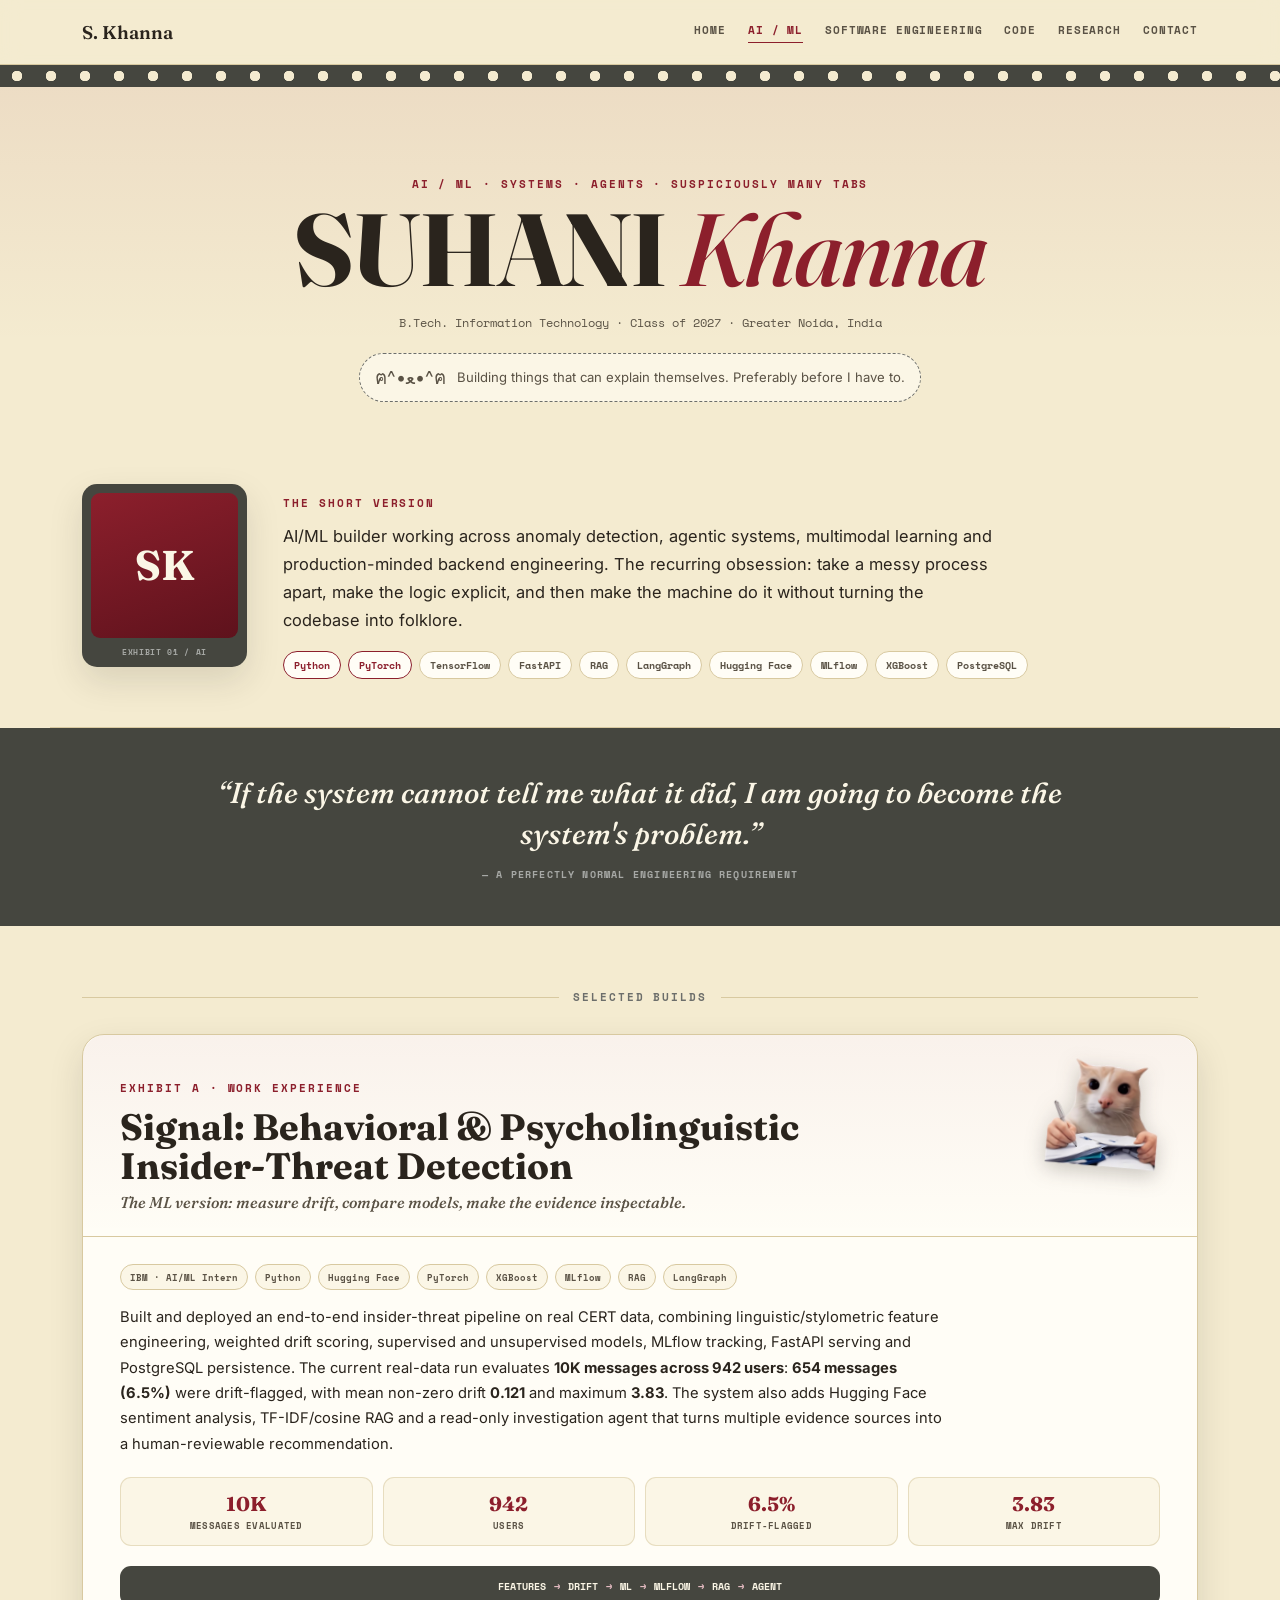
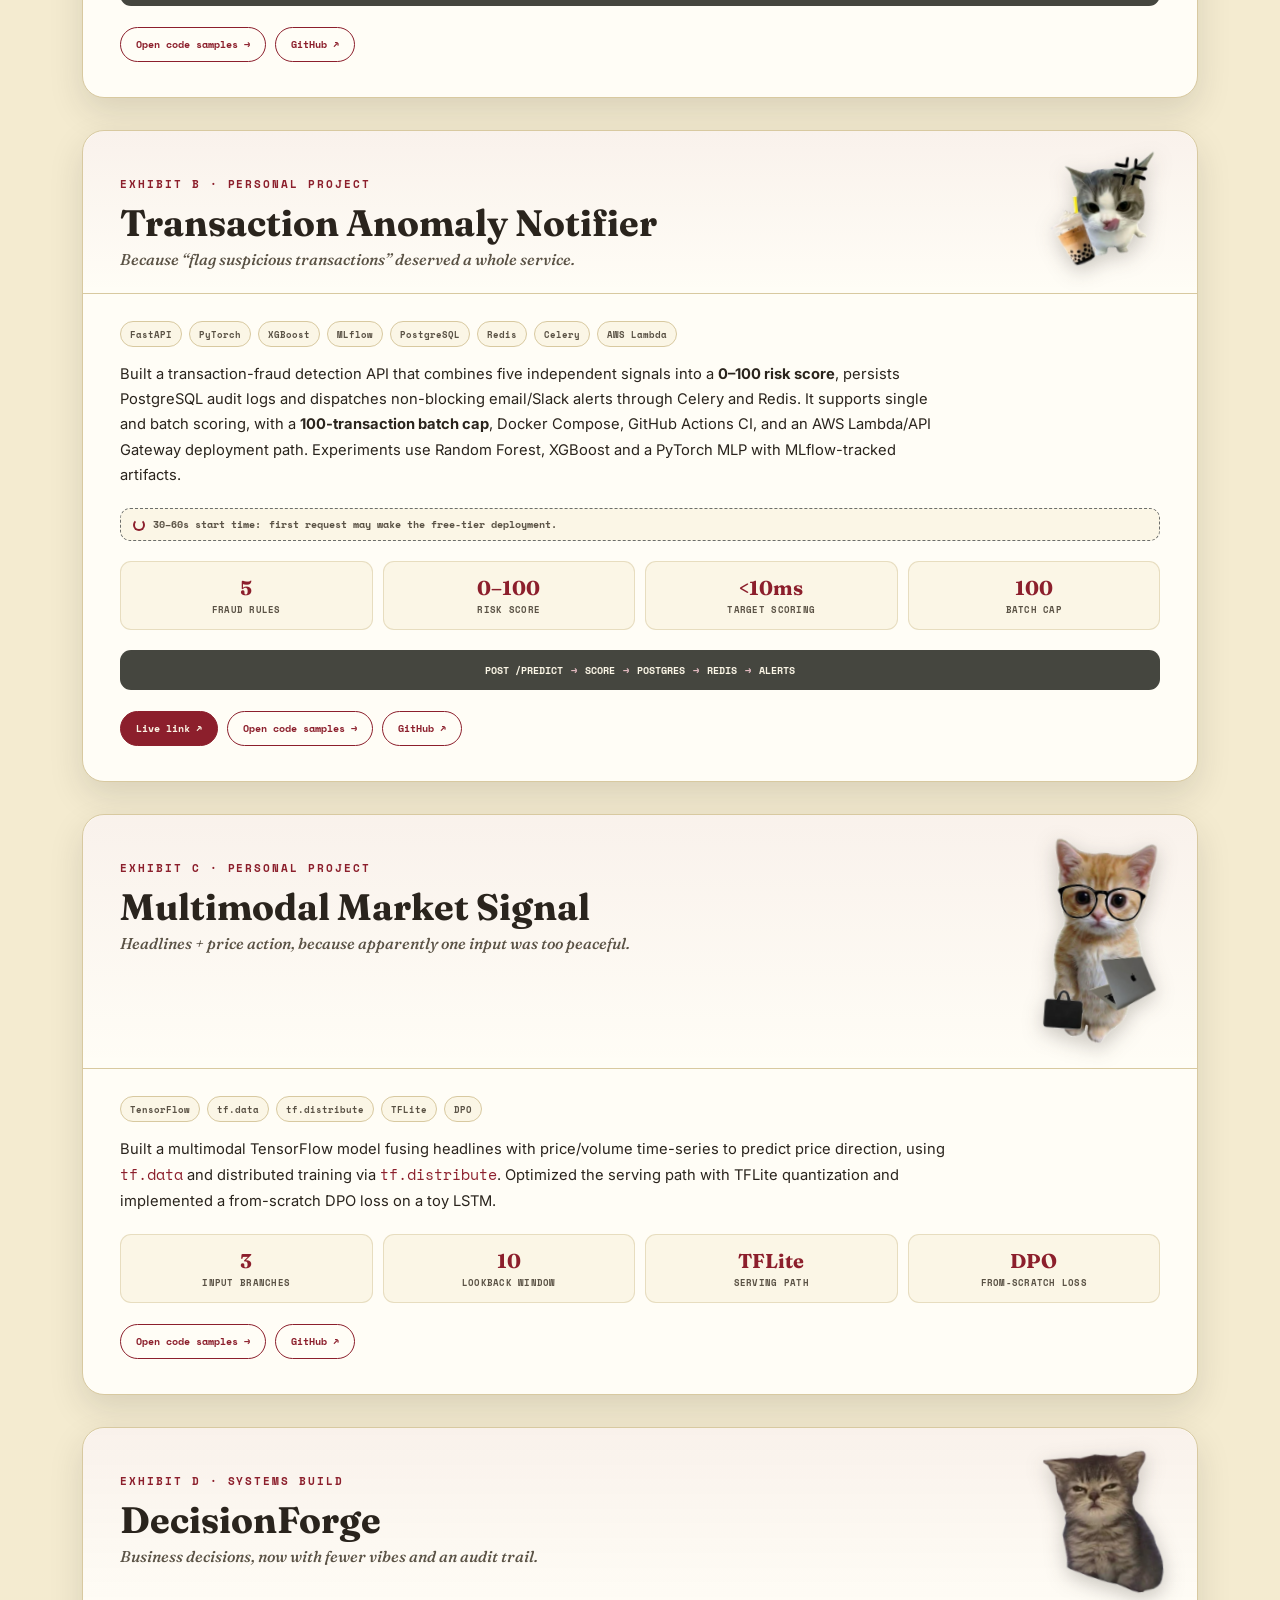
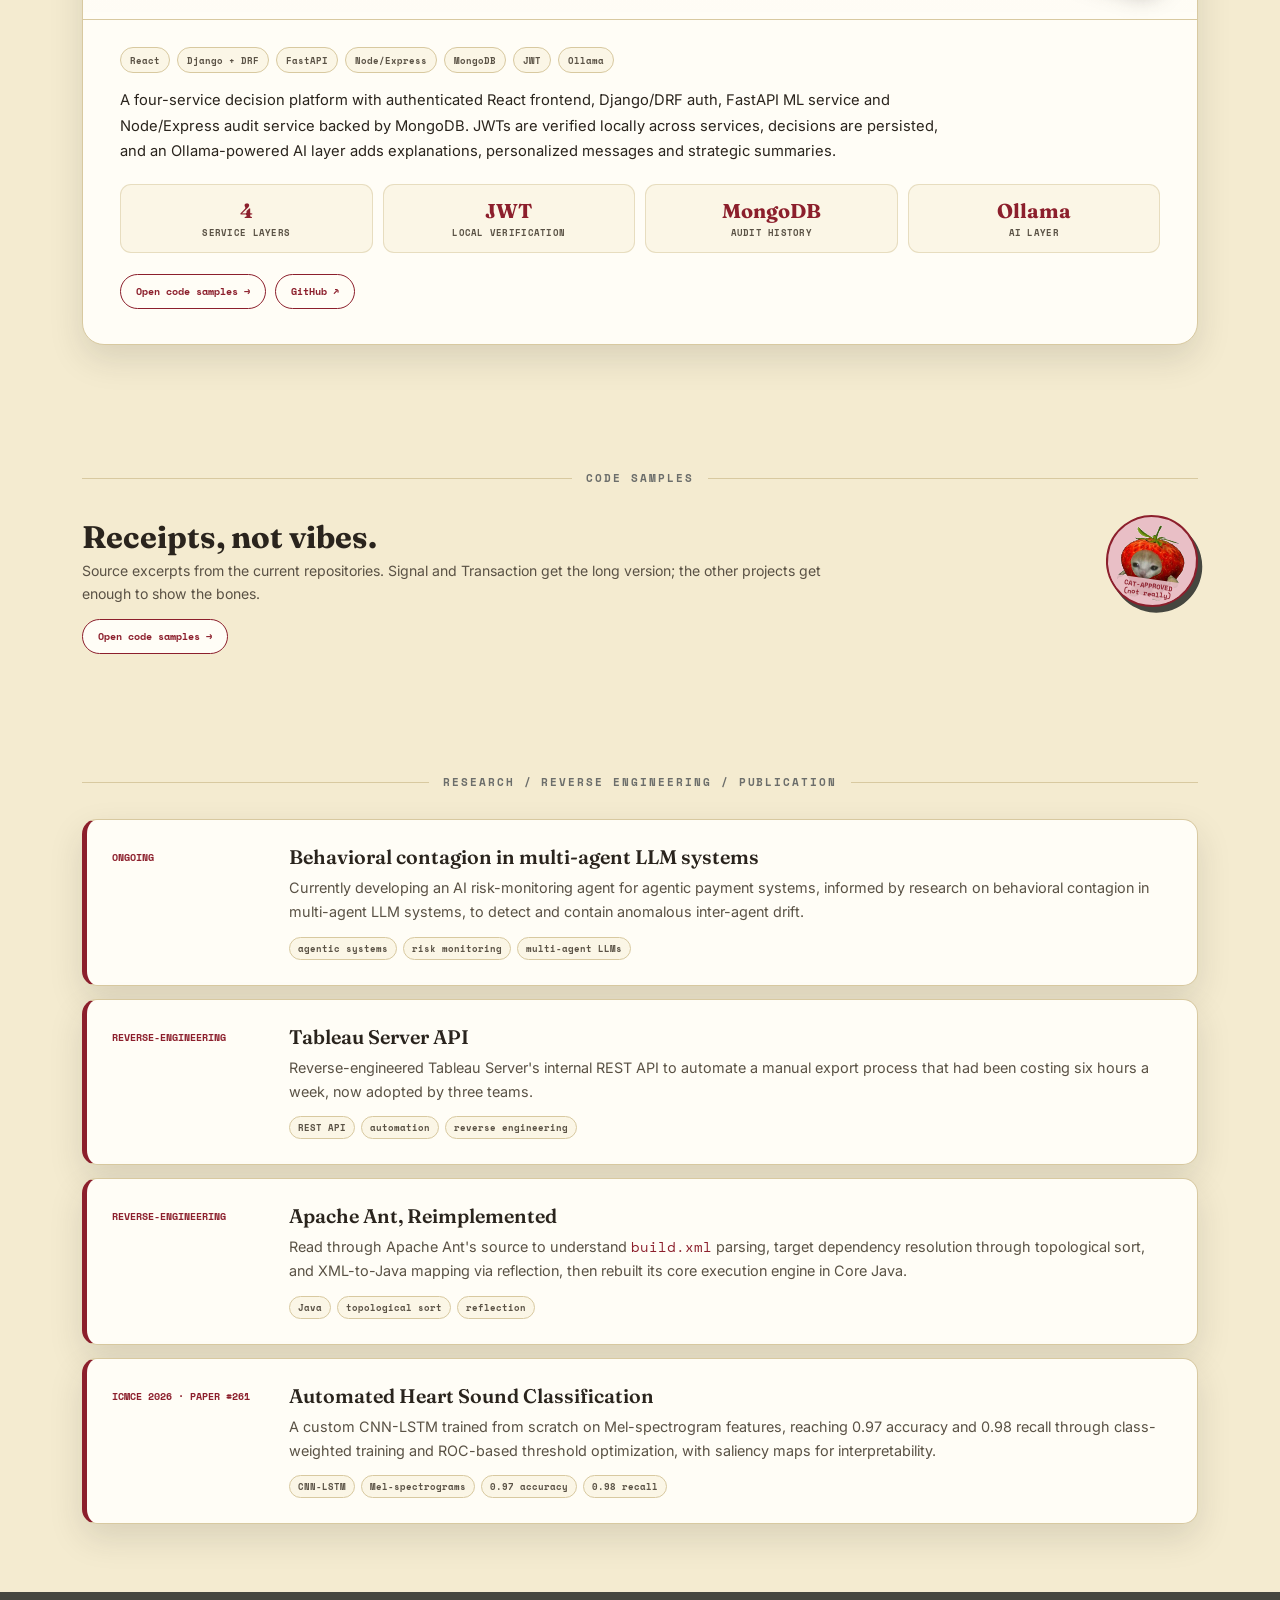
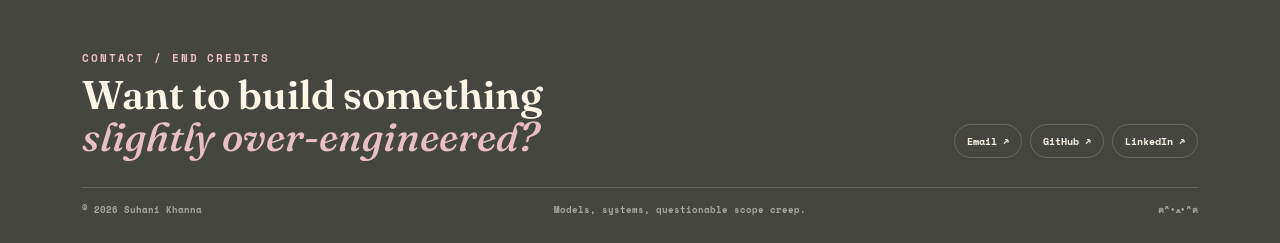
==== commit 2f47dbda: "Add files via upload" ====
--- a/ai-ml.html
+++ b/ai-ml.html
@@ -4,10 +4,10 @@
 <section class="wrap intro"><div class="id-card"><div class="id-screen">SK</div><div class="id-label">EXHIBIT 01 / AI</div></div><div><p class="label">The short version</p><p class="intro-copy">AI/ML builder working across anomaly detection, agentic systems, multimodal learning and production-minded backend engineering. The recurring obsession: take a messy process apart, make the logic explicit, and then make the machine do it without turning the codebase into folklore.</p><div class="chips"><span class="chip strong">Python</span><span class="chip strong">PyTorch</span><span class="chip">TensorFlow</span><span class="chip">FastAPI</span><span class="chip">RAG</span><span class="chip">LangGraph</span><span class="chip">Hugging Face</span><span class="chip">MLflow</span><span class="chip">XGBoost</span><span class="chip">PostgreSQL</span></div></div></section>
 <div class="quote-band"><div class="wrap"><p>“If the system cannot tell me what it did, I am going to become the system's problem.”</p><span>— a perfectly normal engineering requirement</span></div></div>
 <section id="projects" class="wrap section"><p class="section-label">Selected Builds</p>
-<article class="project" id="signal"><div class="project-head"><div><p class="kicker">EXHIBIT A · WORK EXPERIENCE</p><h2>Signal: Behavioral &amp; Psycholinguistic Insider-Threat Detection</h2><p class="subheading">The ML version: measure drift, compare models, make the evidence inspectable.</p></div><img class="sticker-img sticker-a" src="sticker0.png" alt="Cat sticker"></div><div class="project-body"><div class="meta"><span>IBM · AI/ML Intern</span><span>Python</span><span>Hugging Face</span><span>PyTorch</span><span>XGBoost</span><span>MLflow</span><span>RAG</span><span>LangGraph</span></div><p class="desc">Built and deployed an end-to-end insider-threat pipeline on real CERT data, combining linguistic/stylometric feature engineering, weighted drift scoring, supervised and unsupervised models, MLflow tracking, FastAPI serving and PostgreSQL persistence. The current real-data run evaluates <strong>10K messages across 942 users</strong>: <strong>654 messages (6.5%)</strong> were drift-flagged, with mean non-zero drift <strong>0.121</strong> and maximum <strong>3.83</strong>. The system also adds Hugging Face sentiment analysis, TF-IDF/cosine RAG and a read-only investigation agent that turns multiple evidence sources into a human-reviewable recommendation.</p><div class="stat-grid"><div><b>10K</b><span>messages evaluated</span></div><div><b>942</b><span>users</span></div><div><b>6.5%</b><span>drift-flagged</span></div><div><b>3.83</b><span>max drift</span></div></div><div class="architecture"><span>features</span><i>→</i><span>drift</span><i>→</i><span>ML</span><i>→</i><span>MLflow</span><i>→</i><span>RAG</span><i>→</i><span>agent</span></div><div class="links"><a class="btn filled" href="https://suhani-pbel-3-0-ffz4.vercel.app/" target="_blank">Live demo ↗</a><a class="btn" href="#code" data-code-project="signal">Open code samples →</a></div></div></article>
-<article class="project" id="transaction"><div class="project-head"><div><p class="kicker">EXHIBIT B · PERSONAL PROJECT</p><h2>Transaction Anomaly Notifier</h2><p class="subheading">Because “flag suspicious transactions” deserved a whole service.</p></div><img class="sticker-img sticker-b" src="sticker1.png" alt="Cat sticker"></div><div class="project-body"><div class="meta"><span>FastAPI</span><span>PyTorch</span><span>XGBoost</span><span>MLflow</span><span>PostgreSQL</span><span>Redis</span><span>Celery</span><span>AWS Lambda</span></div><p class="desc">Built a transaction-fraud detection API that combines five independent signals into a <strong>0–100 risk score</strong>, persists PostgreSQL audit logs and dispatches non-blocking email/Slack alerts through Celery and Redis. It supports single and batch scoring, with a <strong>100-transaction batch cap</strong>, Docker Compose, GitHub Actions CI, and an AWS Lambda/API Gateway deployment path. Experiments use Random Forest, XGBoost and a PyTorch MLP with MLflow-tracked artifacts.</p><div class="coldstart"><span class="spinner"></span><b>30–60s start time:</b> first request may wake the free-tier deployment.</div><div class="stat-grid"><div><b>5</b><span>fraud rules</span></div><div><b>0–100</b><span>risk score</span></div><div><b>&lt;10ms</b><span>target scoring</span></div><div><b>100</b><span>batch cap</span></div></div><div class="architecture"><span>POST /predict</span><i>→</i><span>score</span><i>→</i><span>Postgres</span><i>→</i><span>Redis</span><i>→</i><span>alerts</span></div><div class="links"><a class="btn filled" href="https://suhani-pbel-3-0-ffz4.vercel.app/" target="_blank">Live link ↗</a><a class="btn" href="#code" data-code-project="transaction">Open code samples →</a></div></div></article>
-<article class="project" id="market"><div class="project-head"><div><p class="kicker">EXHIBIT C · PERSONAL PROJECT</p><h2>Multimodal Market Signal</h2><p class="subheading">Headlines + price action, because apparently one input was too peaceful.</p></div><img class="sticker-img sticker-c" src="sticker2.png" alt="Cat sticker"></div><div class="project-body"><div class="meta"><span>TensorFlow</span><span>tf.data</span><span>tf.distribute</span><span>TFLite</span><span>DPO</span></div><p class="desc">Built a multimodal TensorFlow model fusing headlines with price/volume time-series to predict price direction, using <code>tf.data</code> and distributed training via <code>tf.distribute</code>. Optimized the serving path with TFLite quantization and implemented a from-scratch DPO loss on a toy LSTM.</p><div class="stat-grid"><div><b>3</b><span>input branches</span></div><div><b>10</b><span>lookback window</span></div><div><b>TFLite</b><span>serving path</span></div><div><b>DPO</b><span>from-scratch loss</span></div></div><div class="links"><a class="btn" href="#code" data-code-project="market">Open code samples →</a></div></div></article>
-<article class="project" id="decisionforge"><div class="project-head"><div><p class="kicker">EXHIBIT D · SYSTEMS BUILD</p><h2>DecisionForge</h2><p class="subheading">Business decisions, now with fewer vibes and an audit trail.</p></div><img class="sticker-img sticker-d" src="sticker3.png" alt="Cat sticker"></div><div class="project-body"><div class="meta"><span>React</span><span>Django + DRF</span><span>FastAPI</span><span>Node/Express</span><span>MongoDB</span><span>JWT</span><span>Ollama</span></div><p class="desc">A four-service decision platform with authenticated React frontend, Django/DRF auth, FastAPI ML service and Node/Express audit service backed by MongoDB. JWTs are verified locally across services, decisions are persisted, and an Ollama-powered AI layer adds explanations, personalized messages and strategic summaries.</p><div class="stat-grid"><div><b>4</b><span>service layers</span></div><div><b>JWT</b><span>local verification</span></div><div><b>MongoDB</b><span>audit history</span></div><div><b>Ollama</b><span>AI layer</span></div></div><div class="links"><a class="btn" href="#code" data-code-project="decision">Open code samples →</a></div></div></article></section>
+<article class="project" id="signal"><div class="project-head"><div><p class="kicker">EXHIBIT A · WORK EXPERIENCE</p><h2>Signal: Behavioral &amp; Psycholinguistic Insider-Threat Detection</h2><p class="subheading">The ML version: measure drift, compare models, make the evidence inspectable.</p></div><img class="sticker-img sticker-a" src="sticker0.png" alt="Cat sticker"></div><div class="project-body"><div class="meta"><span>IBM · AI/ML Intern</span><span>Python</span><span>Hugging Face</span><span>PyTorch</span><span>XGBoost</span><span>MLflow</span><span>RAG</span><span>LangGraph</span></div><p class="desc">Built and deployed an end-to-end insider-threat pipeline on real CERT data, combining linguistic/stylometric feature engineering, weighted drift scoring, supervised and unsupervised models, MLflow tracking, FastAPI serving and PostgreSQL persistence. The current real-data run evaluates <strong>10K messages across 942 users</strong>: <strong>654 messages (6.5%)</strong> were drift-flagged, with mean non-zero drift <strong>0.121</strong> and maximum <strong>3.83</strong>. The system also adds Hugging Face sentiment analysis, TF-IDF/cosine RAG and a read-only investigation agent that turns multiple evidence sources into a human-reviewable recommendation.</p><div class="stat-grid"><div><b>10K</b><span>messages evaluated</span></div><div><b>942</b><span>users</span></div><div><b>6.5%</b><span>drift-flagged</span></div><div><b>3.83</b><span>max drift</span></div></div><div class="architecture"><span>features</span><i>→</i><span>drift</span><i>→</i><span>ML</span><i>→</i><span>MLflow</span><i>→</i><span>RAG</span><i>→</i><span>agent</span></div><div class="links"><a class="btn" href="#code" data-code-project="signal">Open code samples →</a><a class="btn repo-btn" data-repo-project="signal" href="https://github.com/suhanikhanna31/Suhani_PBEL_3.0" target="_blank" rel="noopener">GitHub ↗</a></div></div></article>
+<article class="project" id="transaction"><div class="project-head"><div><p class="kicker">EXHIBIT B · PERSONAL PROJECT</p><h2>Transaction Anomaly Notifier</h2><p class="subheading">Because “flag suspicious transactions” deserved a whole service.</p></div><img class="sticker-img sticker-b" src="sticker1.png" alt="Cat sticker"></div><div class="project-body"><div class="meta"><span>FastAPI</span><span>PyTorch</span><span>XGBoost</span><span>MLflow</span><span>PostgreSQL</span><span>Redis</span><span>Celery</span><span>AWS Lambda</span></div><p class="desc">Built a transaction-fraud detection API that combines five independent signals into a <strong>0–100 risk score</strong>, persists PostgreSQL audit logs and dispatches non-blocking email/Slack alerts through Celery and Redis. It supports single and batch scoring, with a <strong>100-transaction batch cap</strong>, Docker Compose, GitHub Actions CI, and an AWS Lambda/API Gateway deployment path. Experiments use Random Forest, XGBoost and a PyTorch MLP with MLflow-tracked artifacts.</p><div class="coldstart"><span class="spinner"></span><b>30–60s start time:</b> first request may wake the free-tier deployment.</div><div class="stat-grid"><div><b>5</b><span>fraud rules</span></div><div><b>0–100</b><span>risk score</span></div><div><b>&lt;10ms</b><span>target scoring</span></div><div><b>100</b><span>batch cap</span></div></div><div class="architecture"><span>POST /predict</span><i>→</i><span>score</span><i>→</i><span>Postgres</span><i>→</i><span>Redis</span><i>→</i><span>alerts</span></div><div class="links"><a class="btn filled" href="https://suhani-pbel-3-0-ffz4.vercel.app/" target="_blank">Live link ↗</a><a class="btn" href="#code" data-code-project="transaction">Open code samples →</a><a class="btn repo-btn" data-repo-project="transaction" href="https://github.com/suhanikhanna31/transaction-anomaly-notifier" target="_blank" rel="noopener">GitHub ↗</a></div></div></article>
+<article class="project" id="market"><div class="project-head"><div><p class="kicker">EXHIBIT C · PERSONAL PROJECT</p><h2>Multimodal Market Signal</h2><p class="subheading">Headlines + price action, because apparently one input was too peaceful.</p></div><img class="sticker-img sticker-c" src="sticker2.png" alt="Cat sticker"></div><div class="project-body"><div class="meta"><span>TensorFlow</span><span>tf.data</span><span>tf.distribute</span><span>TFLite</span><span>DPO</span></div><p class="desc">Built a multimodal TensorFlow model fusing headlines with price/volume time-series to predict price direction, using <code>tf.data</code> and distributed training via <code>tf.distribute</code>. Optimized the serving path with TFLite quantization and implemented a from-scratch DPO loss on a toy LSTM.</p><div class="stat-grid"><div><b>3</b><span>input branches</span></div><div><b>10</b><span>lookback window</span></div><div><b>TFLite</b><span>serving path</span></div><div><b>DPO</b><span>from-scratch loss</span></div></div><div class="links"><a class="btn" href="#code" data-code-project="market">Open code samples →</a><a class="btn repo-btn" data-repo-project="market" href="https://github.com/suhanikhanna31/multimodal-market-signal" target="_blank" rel="noopener">GitHub ↗</a></div></div></article>
+<article class="project" id="decisionforge"><div class="project-head"><div><p class="kicker">EXHIBIT D · SYSTEMS BUILD</p><h2>DecisionForge</h2><p class="subheading">Business decisions, now with fewer vibes and an audit trail.</p></div><img class="sticker-img sticker-d" src="sticker3.png" alt="Cat sticker"></div><div class="project-body"><div class="meta"><span>React</span><span>Django + DRF</span><span>FastAPI</span><span>Node/Express</span><span>MongoDB</span><span>JWT</span><span>Ollama</span></div><p class="desc">A four-service decision platform with authenticated React frontend, Django/DRF auth, FastAPI ML service and Node/Express audit service backed by MongoDB. JWTs are verified locally across services, decisions are persisted, and an Ollama-powered AI layer adds explanations, personalized messages and strategic summaries.</p><div class="stat-grid"><div><b>4</b><span>service layers</span></div><div><b>JWT</b><span>local verification</span></div><div><b>MongoDB</b><span>audit history</span></div><div><b>Ollama</b><span>AI layer</span></div></div><div class="links"><a class="btn" href="#code" data-code-project="decision">Open code samples →</a><a class="btn repo-btn" data-repo-project="decision" href="https://github.com/suhanikhanna31/decision-forge" target="_blank" rel="noopener">GitHub ↗</a></div></div></article></section>
 <section id="code" class="wrap section code-section"><p class="section-label">Code Samples</p><div class="code-intro"><div><h2>Receipts, not vibes.</h2><p>Source excerpts from the current repositories. Signal and Transaction get the long version; the other projects get enough to show the bones.</p></div><div class="cat-stamp"><img src="sticker4.png" alt="Cat sticker"><small>CAT-APPROVED<br>(not really)</small></div></div><button class="code-launch" type="button">Open code samples →</button><div class="code-tabs code-hidden" role="tablist"><button class="code-tab active" data-tab="signal">Signal</button><button class="code-tab" data-tab="transaction">Transaction</button><button class="code-tab" data-tab="market">Market Signal</button><button class="code-tab" data-tab="decision">DecisionForge</button></div><div id="code-viewer" class="code-viewer code-hidden"><aside id="file-list" class="file-list"></aside><div class="code-pane"><div class="code-toolbar"><span id="code-path"></span><button id="copy-code">Copy</button></div><pre><code id="code-content"></code></pre></div></div></section>
 <section id="research" class="wrap section"><p class="section-label">Research / Reverse Engineering / Publication</p><div class="research-card"><div class="research-date">ONGOING</div><div><h2>Behavioral contagion in multi-agent LLM systems</h2><p>Currently developing an AI risk-monitoring agent for agentic payment systems, informed by research on behavioral contagion in multi-agent LLM systems, to detect and contain anomalous inter-agent drift.</p><div class="research-tags"><span>agentic systems</span><span>risk monitoring</span><span>multi-agent LLMs</span></div></div></div><div class="research-card"><div class="research-date">REVERSE-ENGINEERING</div><div><h2>Tableau Server API</h2><p>Reverse-engineered Tableau Server's internal REST API to automate a manual export process that had been costing six hours a week, now adopted by three teams.</p><div class="research-tags"><span>REST API</span><span>automation</span><span>reverse engineering</span></div></div></div><div class="research-card"><div class="research-date">REVERSE-ENGINEERING</div><div><h2>Apache Ant, Reimplemented</h2><p>Read through Apache Ant's source to understand <code>build.xml</code> parsing, target dependency resolution through topological sort, and XML-to-Java mapping via reflection, then rebuilt its core execution engine in Core Java.</p><div class="research-tags"><span>Java</span><span>topological sort</span><span>reflection</span></div></div></div><div class="research-card"><div class="research-date">ICMCE 2026 · PAPER #261</div><div><h2>Automated Heart Sound Classification</h2><p>A custom CNN-LSTM trained from scratch on Mel-spectrogram features, reaching 0.97 accuracy and 0.98 recall through class-weighted training and ROC-based threshold optimization, with saliency maps for interpretability.</p><div class="research-tags"><span>CNN-LSTM</span><span>Mel-spectrograms</span><span>0.97 accuracy</span><span>0.98 recall</span></div></div></div></section>
 <footer id="contact"><div class="wrap"><div class="footer-top"><div><p class="kicker">CONTACT / END CREDITS</p><h2>Want to build something<br><em>slightly over-engineered?</em></h2></div><div class="contact-row"><a href="mailto:suhanikhanna31@gmail.com">Email ↗</a><a href="https://github.com/suhanikhanna31" target="_blank">GitHub ↗</a><a href="https://www.linkedin.com/in/suhaani-khanna/" target="_blank">LinkedIn ↗</a></div></div><div class="footer-strip"><span>© 2026 Suhani Khanna</span><span>Models, systems, questionable scope creep.</span><span>ฅ^•ﻌ•^ฅ</span></div></div></footer>
--- a/styles.css
+++ b/styles.css
@@ -8,3 +8,5 @@
 .code-hidden{display:none!important}.code-launch{display:inline-block;cursor:pointer;border:1px solid var(--maroon);background:var(--paper);color:var(--maroon);border-radius:100px;padding:9px 15px;font:700 .64rem Space Mono,monospace;margin:0 0 10px}.code-launch:hover{background:var(--maroon);color:var(--cream2)}
 .code-section .code-intro{margin-bottom:12px}.code-viewer{min-height:545px}
 @media(max-width:860px){.role-cat{right:18px;bottom:47px;font-size:1.2rem}.role-card p{padding-right:12px}.code-viewer{min-height:420px}}
+
+.repo-btn{background:transparent}.repo-btn:hover{background:var(--maroon);color:var(--cream2)}
